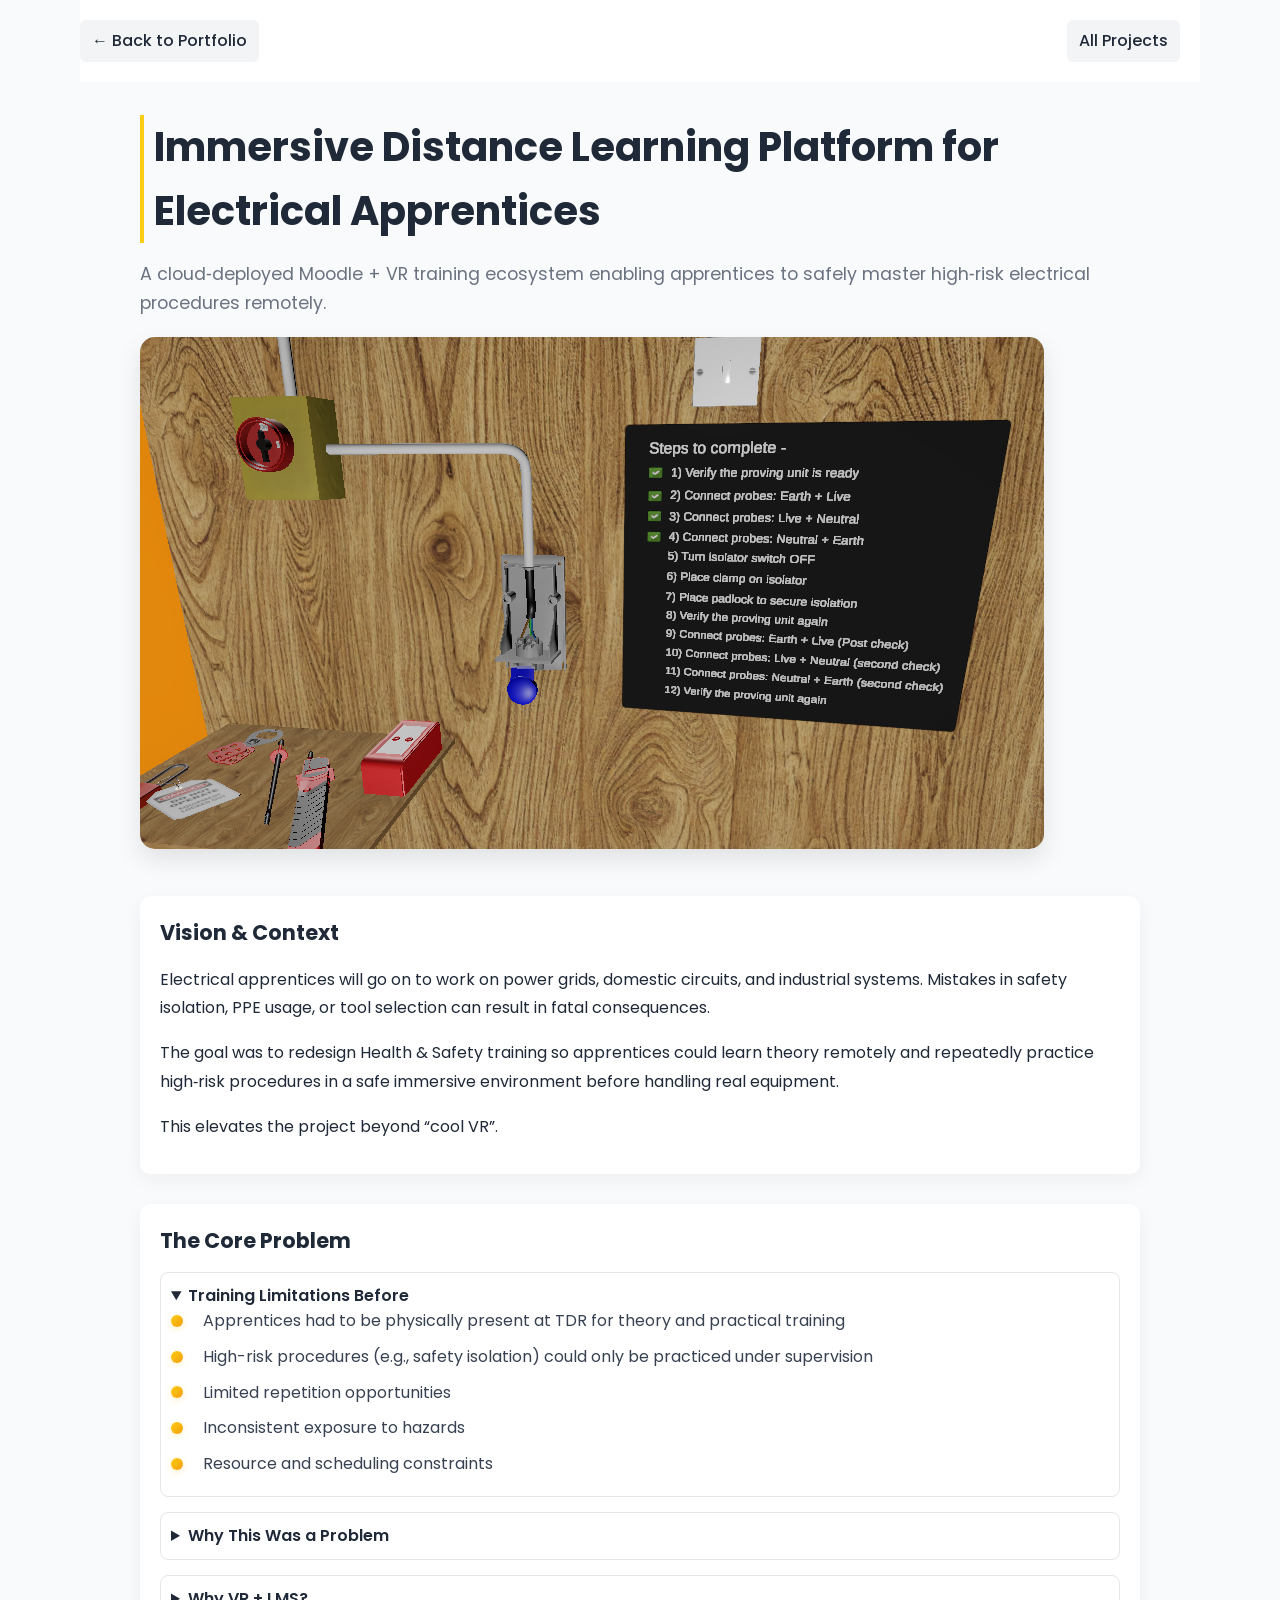
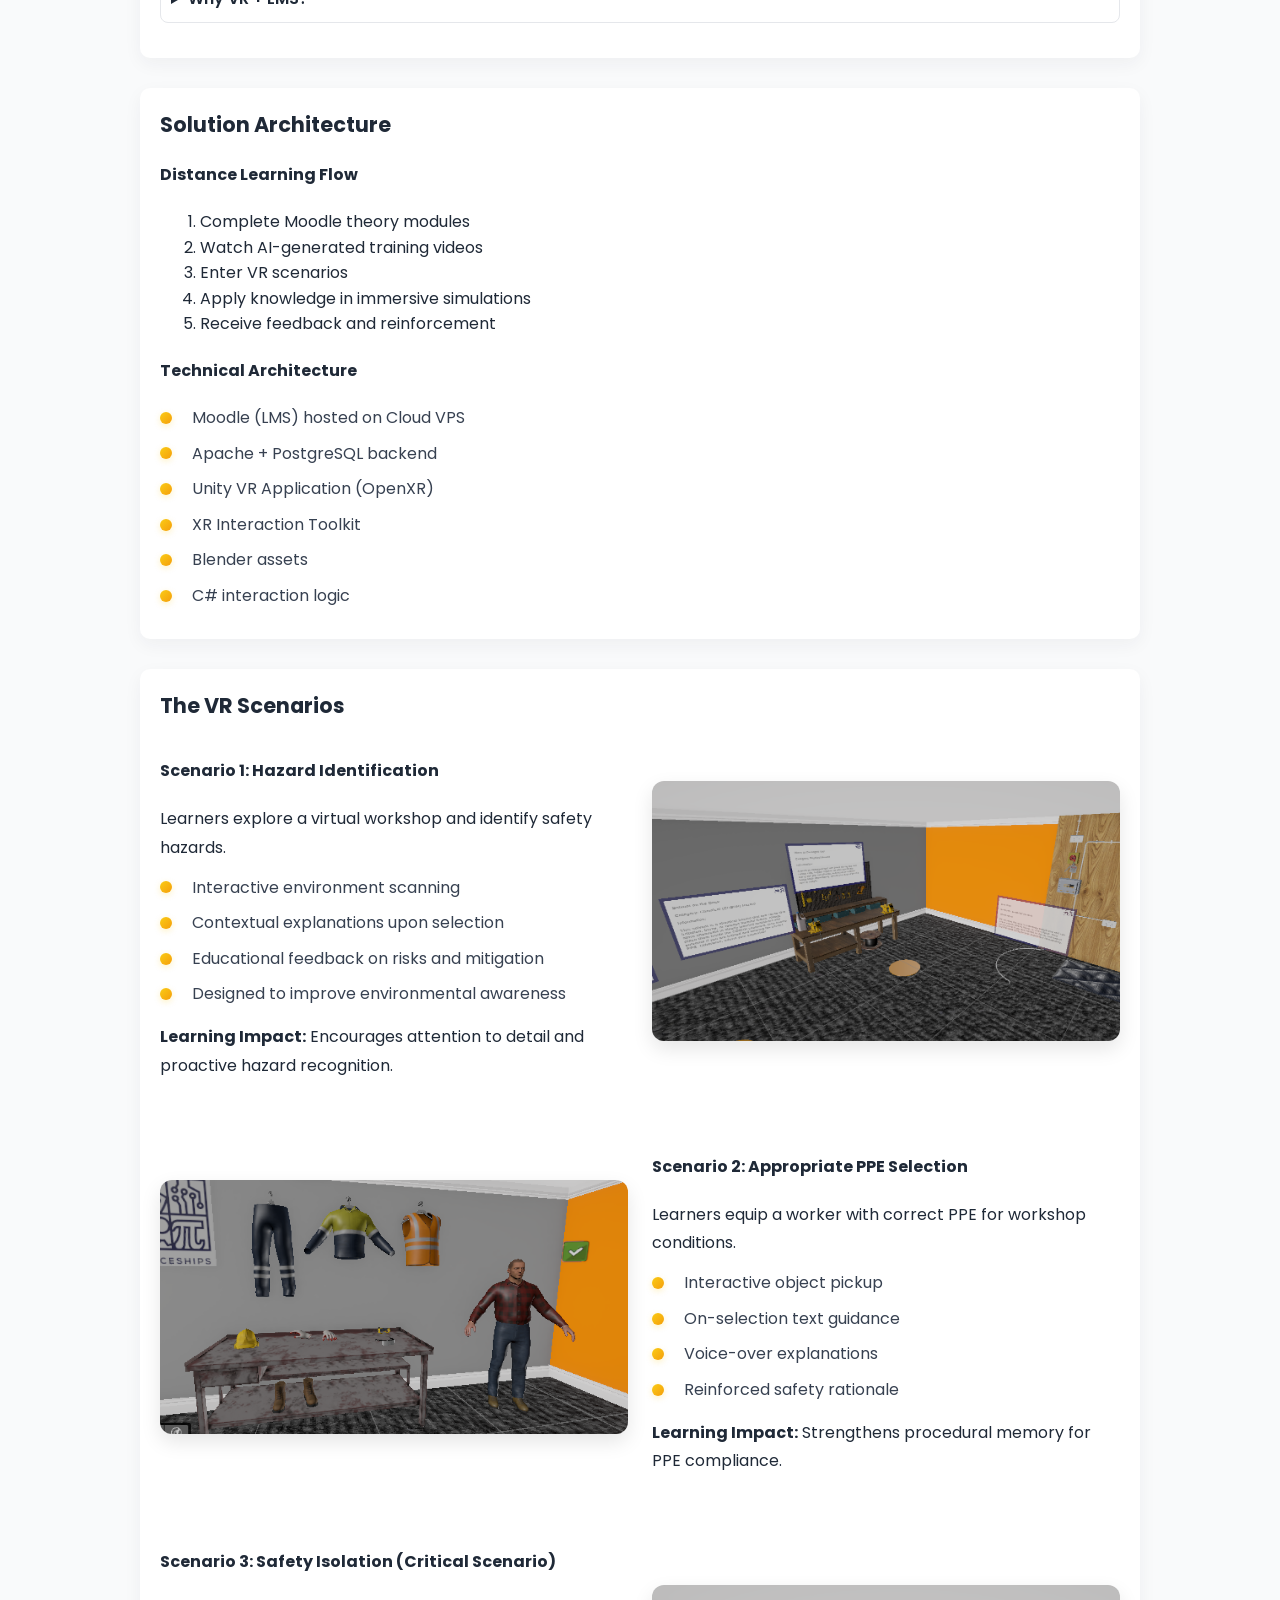
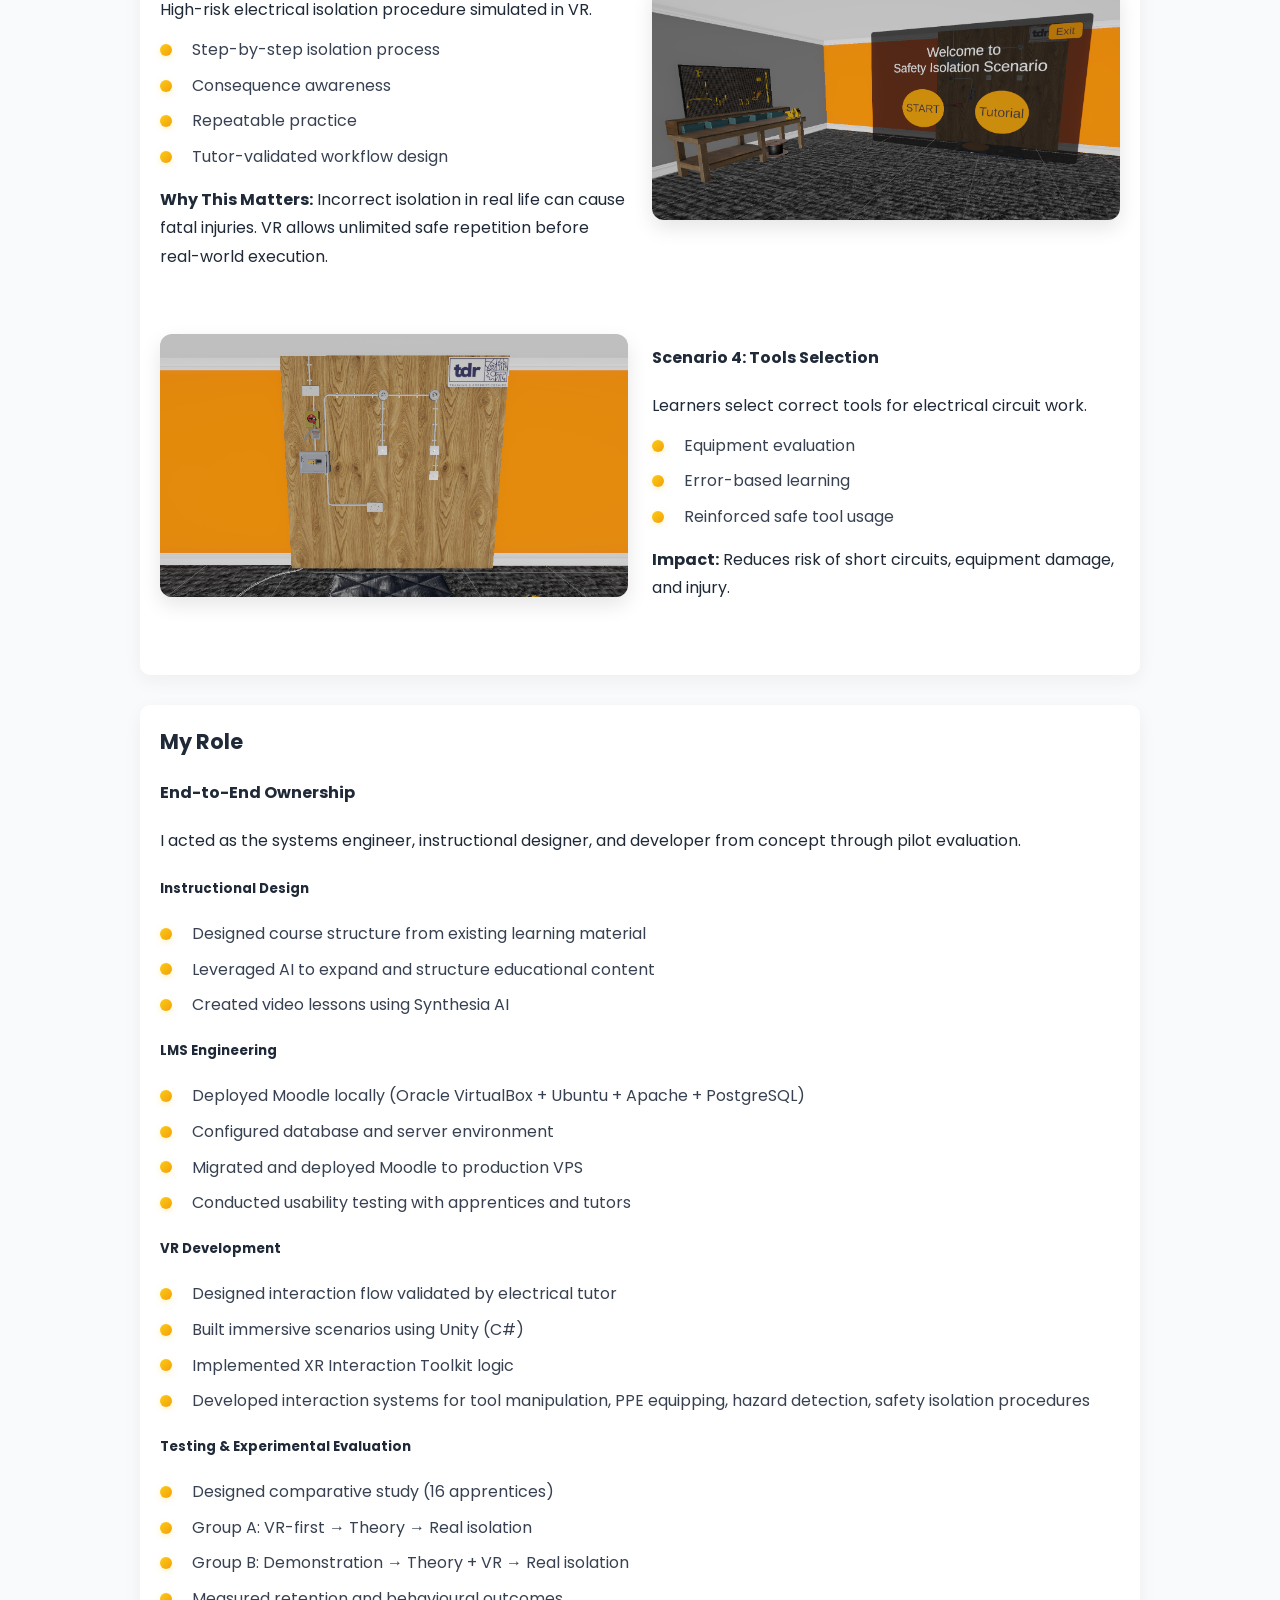
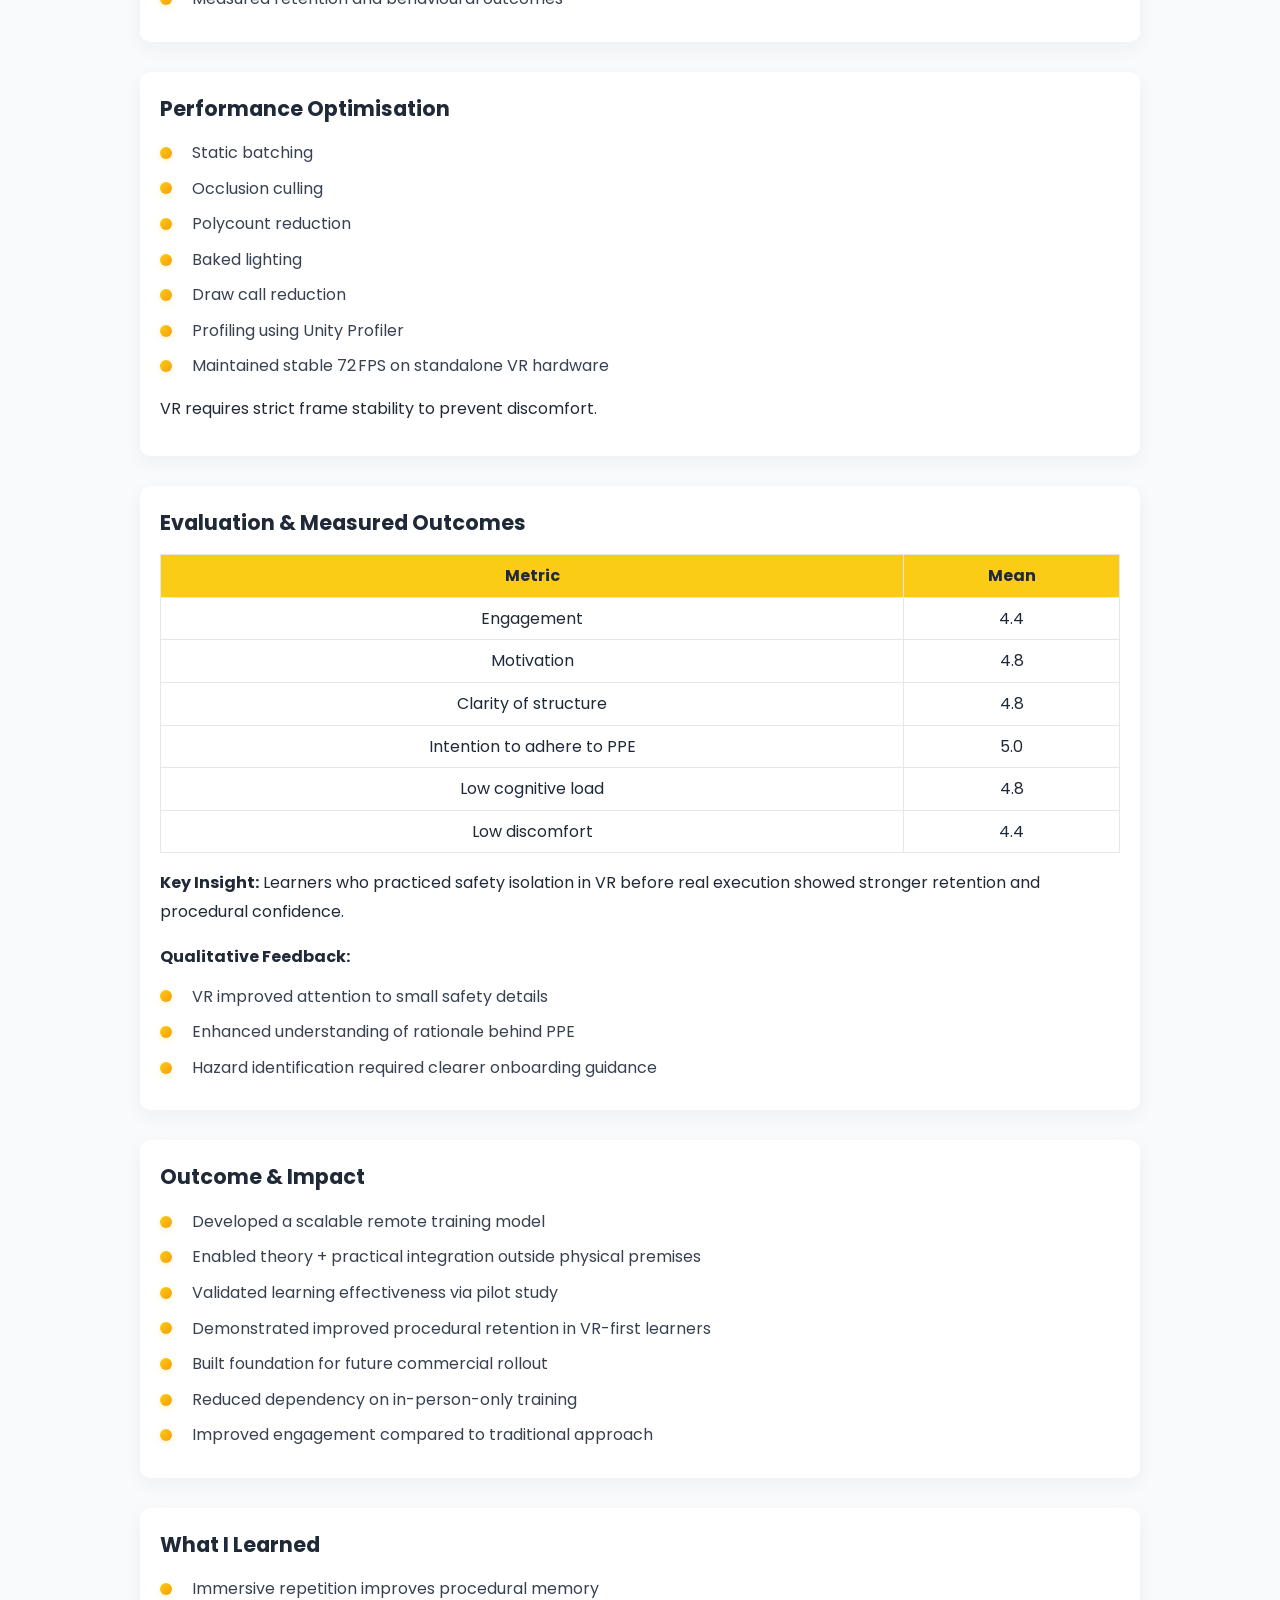
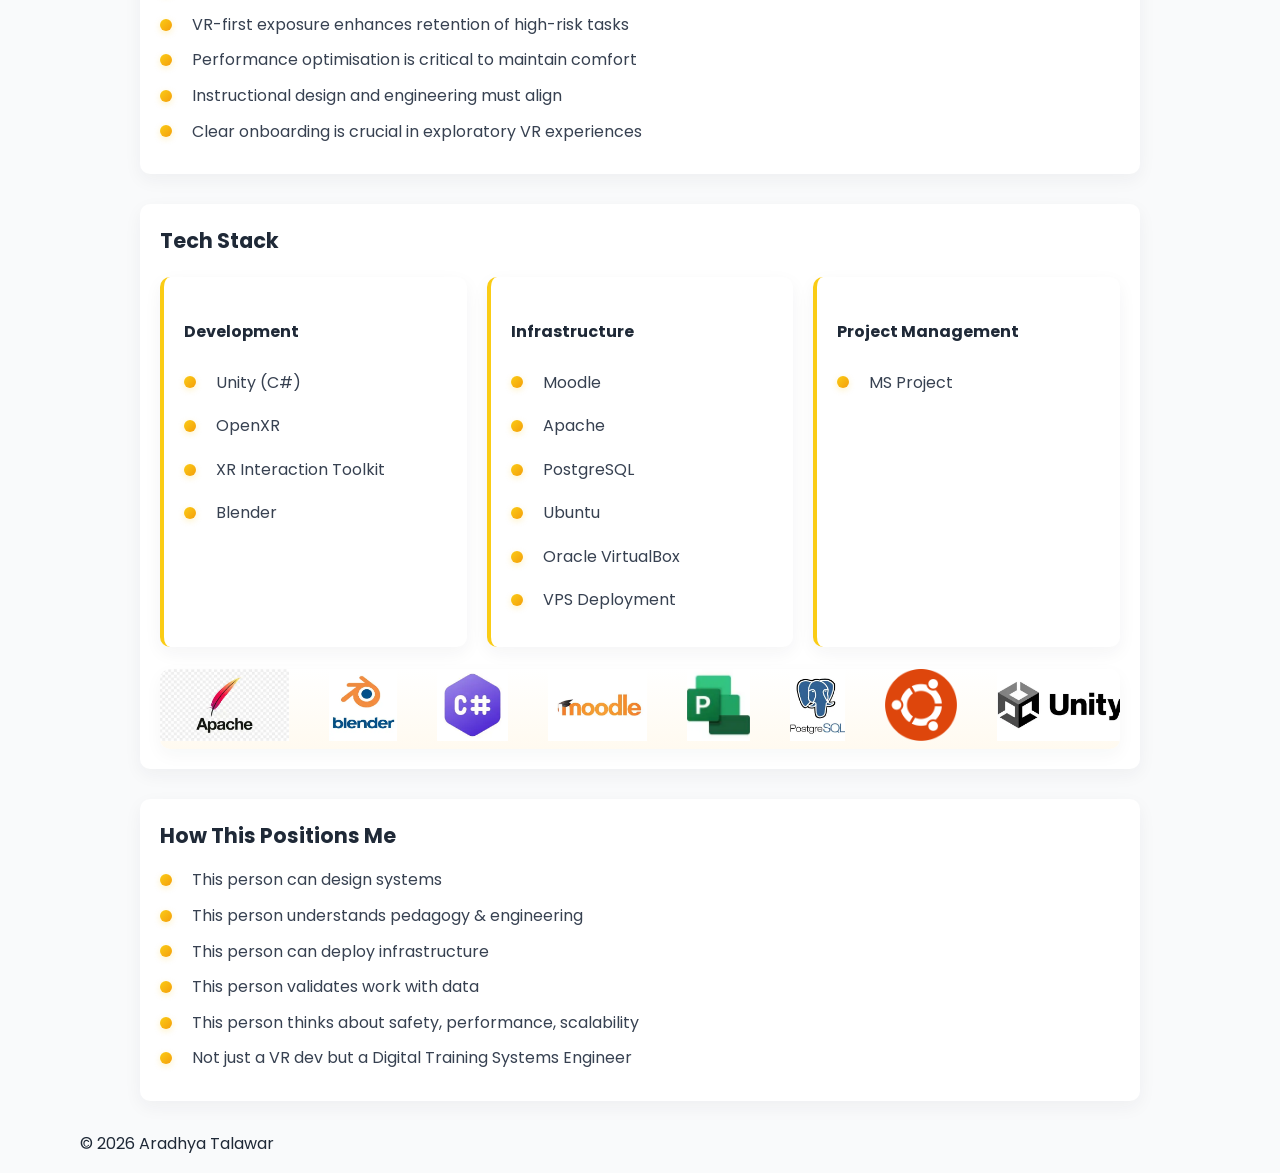
==== projects/vr-training-simulator.html @ 200e2fec "Add files via upload" ====
<!DOCTYPE html>
<html lang="en">
<head>
  <meta charset="UTF-8">
  <meta name="viewport" content="width=device-width, initial-scale=1.0">
  <title>VR Training Simulator | Aradhya Talawar</title>
  <link rel="stylesheet" href="../css/style.css">
  <link href="https://fonts.googleapis.com/css2?family=Poppins:wght@300;500;700&display=swap" rel="stylesheet">
</head>
<body>

  <div class="hero-small">
    <nav>
      <a href="../index.html">← Back to Portfolio</a>
      <a href="../index.html#projects">All Projects</a>
    </nav>
  </div>

  <main class="project-detail">
    <section class="project-header">
      <h1>Immersive Distance Learning Platform for Electrical Apprentices</h1>
      <p class="project-tagline">A cloud‑deployed Moodle + VR training ecosystem enabling apprentices to safely master high‑risk electrical procedures remotely.</p>
      
      <img src="../images/electrical.png" alt="VR Training Simulator Hero" class="project-hero-img">
    </section>

    <!-- Vision & Context -->
    <section id="vision-context" class="info-block">
      <h3>Vision &amp; Context</h3>
      <p>Electrical apprentices will go on to work on power grids, domestic circuits, and industrial systems. Mistakes in safety isolation, PPE usage, or tool selection can result in fatal consequences.</p>
      <p>The goal was to redesign Health &amp; Safety training so apprentices could learn theory remotely and repeatedly practice high‑risk procedures in a safe immersive environment before handling real equipment.</p>
      <p>This elevates the project beyond “cool VR”.</p>
    </section>

    <!-- Core Problem -->
    <section id="core-problem" class="info-block">
      <h3>The Core Problem</h3>
      <div class="accordion">
        <details open>
          <summary>Training Limitations Before</summary>
          <ul>
            <li>Apprentices had to be physically present at TDR for theory and practical training</li>
            <li>High-risk procedures (e.g., safety isolation) could only be practiced under supervision</li>
            <li>Limited repetition opportunities</li>
            <li>Inconsistent exposure to hazards</li>
            <li>Resource and scheduling constraints</li>
          </ul>
        </details>
        <details>
          <summary>Why This Was a Problem</summary>
          <ul>
            <li>Safety-critical industry</li>
            <li>Limited hands-on practice before real equipment exposure</li>
            <li>Scalability constraints for distance learners</li>
          </ul>
        </details>
        <details>
          <summary>Why VR + LMS?</summary>
          <ul>
            <li>Moodle for structured theory delivery</li>
            <li>VR for safe, repeatable, immersive practice</li>
            <li>Cloud deployment for remote accessibility</li>
          </ul>
        </details>
      </div>
    </section>

    <!-- Solution Architecture -->
    <section id="solution-architecture" class="info-block">
      <h3>Solution Architecture</h3>
      <h4>Distance Learning Flow</h4>
      <ol>
        <li>Complete Moodle theory modules</li>
        <li>Watch AI-generated training videos</li>
        <li>Enter VR scenarios</li>
        <li>Apply knowledge in immersive simulations</li>
        <li>Receive feedback and reinforcement</li>
      </ol>
      <h4>Technical Architecture</h4>
      <ul>
        <li>Moodle (LMS) hosted on Cloud VPS</li>
        <li>Apache + PostgreSQL backend</li>
        <li>Unity VR Application (OpenXR)</li>
        <li>XR Interaction Toolkit</li>
        <li>Blender assets</li>
        <li>C# interaction logic</li>
      </ul>
      
    </section>

    <!-- VR Scenarios -->
    <section id="vr-scenarios" class="info-block">
      <h3>The VR Scenarios</h3>
      <article class="scenario">
        <div class="scenario-text">
          <h4>Scenario 1: Hazard Identification</h4>
          <p>Learners explore a virtual workshop and identify safety hazards.</p>
          <ul>
            <li>Interactive environment scanning</li>
            <li>Contextual explanations upon selection</li>
            <li>Educational feedback on risks and mitigation</li>
            <li>Designed to improve environmental awareness</li>
          </ul>
          <p><strong>Learning Impact:</strong> Encourages attention to detail and proactive hazard recognition.</p>
        </div>
        <div class="scenario-img">
          <img src="../images/scenario1.png" alt="Hazard identification view" class="interactive-img">
        </div>
      </article>
      <article class="scenario reverse">
        <div class="scenario-text">
          <h4>Scenario 2: Appropriate PPE Selection</h4>
          <p>Learners equip a worker with correct PPE for workshop conditions.</p>
          <ul>
            <li>Interactive object pickup</li>
            <li>On-selection text guidance</li>
            <li>Voice-over explanations</li>
            <li>Reinforced safety rationale</li>
          </ul>
          <p><strong>Learning Impact:</strong> Strengthens procedural memory for PPE compliance.</p>
        </div>
        <div class="scenario-img">
          <img src="../images/scenario2.png" alt="PPE selection view" class="interactive-img">
        </div>
      </article>
      <article class="scenario">
        <div class="scenario-text">
          <h4>Scenario 3: Safety Isolation (Critical Scenario)</h4>
          <p>High-risk electrical isolation procedure simulated in VR.</p>
          <ul>
            <li>Step-by-step isolation process</li>
            <li>Consequence awareness</li>
            <li>Repeatable practice</li>
            <li>Tutor-validated workflow design</li>
          </ul>
          <p><strong>Why This Matters:</strong> Incorrect isolation in real life can cause fatal injuries. VR allows unlimited safe repetition before real-world execution.</p>
        </div>
        <div class="scenario-img">
          <img src="../images/scenario3.png" alt="Safety isolation view" class="interactive-img">
        </div>
      </article>
      <article class="scenario reverse">
        <div class="scenario-text">
          <h4>Scenario 4: Tools Selection</h4>
          <p>Learners select correct tools for electrical circuit work.</p>
          <ul>
            <li>Equipment evaluation</li>
            <li>Error-based learning</li>
            <li>Reinforced safe tool usage</li>
          </ul>
          <p><strong>Impact:</strong> Reduces risk of short circuits, equipment damage, and injury.</p>
        </div>
        <div class="scenario-img">
          <img src="../images/scenario4.png" alt="Tools selection view" class="interactive-img">
        </div>
      </article>
    </section>

    <!-- My Role -->
    <section id="my-role" class="info-block">
      <h3>My Role</h3>
      <h4>End-to-End Ownership</h4>
      <p>I acted as the systems engineer, instructional designer, and developer from concept through pilot evaluation.</p>
      <h5>Instructional Design</h5>
      <ul>
        <li>Designed course structure from existing learning material</li>
        <li>Leveraged AI to expand and structure educational content</li>
        <li>Created video lessons using Synthesia AI</li>
      </ul>
      <h5>LMS Engineering</h5>
      <ul>
        <li>Deployed Moodle locally (Oracle VirtualBox + Ubuntu + Apache + PostgreSQL)</li>
        <li>Configured database and server environment</li>
        <li>Migrated and deployed Moodle to production VPS</li>
        <li>Conducted usability testing with apprentices and tutors</li>
      </ul>
      <h5>VR Development</h5>
      <ul>
        <li>Designed interaction flow validated by electrical tutor</li>
        <li>Built immersive scenarios using Unity (C#)</li>
        <li>Implemented XR Interaction Toolkit logic</li>
        <li>Developed interaction systems for tool manipulation, PPE equipping, hazard detection, safety isolation procedures</li>
      </ul>
      <h5>Testing &amp; Experimental Evaluation</h5>
      <ul>
        <li>Designed comparative study (16 apprentices)</li>
        <li>Group A: VR-first → Theory → Real isolation</li>
        <li>Group B: Demonstration → Theory + VR → Real isolation</li>
        <li>Measured retention and behavioural outcomes</li>
      </ul>
    </section>

    <!-- Performance Optimisation -->
    <section id="performance" class="info-block">
      <h3>Performance Optimisation</h3>
      <ul>
        <li>Static batching</li>
        <li>Occlusion culling</li>
        <li>Polycount reduction</li>
        <li>Baked lighting</li>
        <li>Draw call reduction</li>
        <li>Profiling using Unity Profiler</li>
        <li>Maintained stable 72 FPS on standalone VR hardware</li>
      </ul>
      <p>VR requires strict frame stability to prevent discomfort.</p>
    </section>

    <!-- Evaluation & Measured Outcomes -->
    <section id="evaluation" class="info-block">
      <h3>Evaluation &amp; Measured Outcomes</h3>
      <table class="result-table">
        <thead>
          <tr><th>Metric</th><th>Mean</th></tr>
        </thead>
        <tbody>
          <tr><td>Engagement</td><td>4.4</td></tr>
          <tr><td>Motivation</td><td>4.8</td></tr>
          <tr><td>Clarity of structure</td><td>4.8</td></tr>
          <tr><td>Intention to adhere to PPE</td><td>5.0</td></tr>
          <tr><td>Low cognitive load</td><td>4.8</td></tr>
          <tr><td>Low discomfort</td><td>4.4</td></tr>
        </tbody>
      </table>
      <p><strong>Key Insight:</strong> Learners who practiced safety isolation in VR before real execution showed stronger retention and procedural confidence.</p>
      <p><strong>Qualitative Feedback:</strong></p>
      <ul>
        <li>VR improved attention to small safety details</li>
        <li>Enhanced understanding of rationale behind PPE</li>
        <li>Hazard identification required clearer onboarding guidance</li>
      </ul>
    </section>

    <!-- Outcome & Impact -->
    <section id="outcome-impact" class="info-block">
      <h3>Outcome &amp; Impact</h3>
      <ul>
        <li>Developed a scalable remote training model</li>
        <li>Enabled theory + practical integration outside physical premises</li>
        <li>Validated learning effectiveness via pilot study</li>
        <li>Demonstrated improved procedural retention in VR-first learners</li>
        <li>Built foundation for future commercial rollout</li>
        <li>Reduced dependency on in-person-only training</li>
        <li>Improved engagement compared to traditional approach</li>
      </ul>
    </section>

    <!-- What I Learned -->
    <section id="lessons" class="info-block">
      <h3>What I Learned</h3>
      <ul>
        <li>Immersive repetition improves procedural memory</li>
        <li>VR-first exposure enhances retention of high-risk tasks</li>
        <li>Performance optimisation is critical to maintain comfort</li>
        <li>Instructional design and engineering must align</li>
        <li>Clear onboarding is crucial in exploratory VR experiences</li>
      </ul>
    </section>

    <!-- Tech Stack Footer -->
    <section id="tech-stack-footer" class="info-block tech-stack-footer">
      <h3>Tech Stack</h3>
      <div class="tech-grid">
        <div class="tech-card">
          <h4>Development</h4>
          <ul>
            <li>Unity (C#)</li>
            <li>OpenXR</li>
            <li>XR Interaction Toolkit</li>
            <li>Blender</li>
          </ul>
        </div>
        <div class="tech-card">
          <h4>Infrastructure</h4>
          <ul>
            <li>Moodle</li>
            <li>Apache</li>
            <li>PostgreSQL</li>
            <li>Ubuntu</li>
            <li>Oracle VirtualBox</li>
            <li>VPS Deployment</li>
          </ul>
        </div>
        <div class="tech-card">
          <h4>Project Management</h4>
          <ul>
            <li>MS Project</li>
          </ul>
        </div>
      </div>
      <!-- Logos display: marquee (desktop) + two-line grid (mobile / reduced motion) -->
      <div class="tech-logos">
        <div class="logo-marquee" aria-hidden="true">
          <div class="marquee-track">
            <div class="logo-item"><img src="../images/logos/apache.webp" alt="Apache"></div>
            <div class="logo-item"><img src="../images/logos/blender.webp" alt="Blender"></div>
            <div class="logo-item"><img src="../images/logos/c%23.webp" alt="C#"></div>
            <div class="logo-item"><img src="../images/logos/moodle.webp" alt="Moodle"></div>
            <div class="logo-item"><img src="../images/logos/msproject.webp" alt="MS Project"></div>
            <div class="logo-item"><img src="../images/logos/postgres.webp" alt="PostgreSQL"></div>
            <div class="logo-item"><img src="../images/logos/ubuntu.png" alt="Ubuntu"></div>
            <div class="logo-item"><img src="../images/logos/unity.webp" alt="Unity"></div>
            <div class="logo-item"><img src="../images/logos/virtualbox.webp" alt="VirtualBox"></div>

            <!-- repeat for seamless loop -->
            
          </div>
        </div>

        <div class="logo-grid" aria-hidden="false">
          <div class="logo-row">
            <img src="../images/logos/apache.webp" alt="Apache">
            <img src="../images/logos/blender.webp" alt="Blender">
            <img src="../images/logos/c%23.webp" alt="C#">
            <img src="../images/logos/moodle.webp" alt="Moodle">
            <img src="../images/logos/msproject.webp" alt="MS Project">
          </div>
          <div class="logo-row">
            <img src="../images/logos/postgres.webp" alt="PostgreSQL">
            <img src="../images/logos/ubuntu.png" alt="Ubuntu">
            <img src="../images/logos/unity.webp" alt="Unity">
            <img src="../images/logos/virtualbox.webp" alt="VirtualBox">
          </div>
        </div>
      </div>
      <!-- Sequential carousel (one logo at a time) for company-style loop -->
      <div class="logo-carousel" aria-live="polite" aria-label="Technologies used">
        <div class="carousel-track"></div>
      </div>
    </section>

    <!-- Positioning -->
    <section id="positioning" class="info-block">
      <h3>How This Positions Me</h3>
      <ul>
        <li>This person can design systems</li>
        <li>This person understands pedagogy &amp; engineering</li>
        <li>This person can deploy infrastructure</li>
        <li>This person validates work with data</li>
        <li>This person thinks about safety, performance, scalability</li>
        <li>Not just a VR dev but a Digital Training Systems Engineer</li>
      </ul>
    </section>

  </main>

  <footer>
    <p>© 2026 Aradhya Talawar</p>
  </footer>

  <script>
    // no‑op: native details/summary used for collapsible sections
  </script>
  <script>
    // Build sliding carousel using CSS animation only.
    (function(){
      try {
        const srcs = Array.from(document.querySelectorAll('.logo-item img'))
          .map(i=>i.getAttribute('src'))
          .filter(Boolean);
        if (!srcs.length) return;
        document.body.classList.add('js-logo-carousel');
        const carousel = document.querySelector('.logo-carousel');
        const track = carousel.querySelector('.carousel-track');
        // append two copies for seamless loop
        srcs.concat(srcs).forEach(src=>{
          const img=document.createElement('img');
          img.src=src;
          img.alt=src.split('/').pop().split('.')[0];
          track.appendChild(img);
        });
      } catch(e){ console.warn('carousel init failed',e); }
    })();
  </script>
  </body>
</html>
---- css/style.css ----
body {
  margin: 0;
  font-family: 'Poppins', sans-serif;
  background-color: #f9fafb;
  color: #1f2937;
  line-height: 1.6;
  padding: 0 80px;
}

/* Hero Section */
.hero {
  text-align: center;
  padding: 100px 20px;
  background: linear-gradient(to bottom, #ffffff, #f9fafb);
}

.hero h1 {
  font-size: 3.5rem;
  margin-bottom: 20px;
}

.hero p {
  font-size: 1.2rem;
  color: #6b7280;
}

/* Navigation */
nav {
  position: sticky;
  top: 0;
  background: white;
  padding: 15px 30px;
  border-bottom: 1px solid #e5e7eb;
  display: flex;
  align-items: center;
  justify-content: space-between;
}

nav .logo {
  margin: 0;
  font-size: 1.6rem;
  font-weight: 700;
  color: #1f2937;
}

nav .nav-links {
  font-size: 1.2rem;
  display: flex;
  gap: 30px;
}

nav a {
  color: #1f2937;
  text-decoration: none;
  font-weight: 500;
  transition: color 0.3s ease;
}

nav a:hover {
  color: #facc15;
}

/* Section Headings */
h2 {
  border-left: 4px solid #facc15;
  padding-left: 10px;
  margin-bottom: 20px;
}

/* Cards */
.card {
  background: white;
  padding: 25px;
  border-radius: 12px;
  margin-top: 20px;
  box-shadow: 0 10px 25px rgba(0, 0, 0, 0.05);
  transition: all 0.3s ease;
}

.card:hover {
  transform: translateY(-6px);
  box-shadow: 0 15px 35px rgba(250, 204, 21, 0.2);
}

/* Buttons */
.btn {
  padding: 12px 25px;
  border-radius: 30px;
  text-decoration: none;
  font-weight: 600;
  margin: 0 10px;
  transition: all 0.3s ease;
}

.primary {
  background-color: #facc15;
  color: #1f2937;
}

.primary:hover {
  background-color: #eab308;
}

.secondary {
  border: 2px solid #facc15;
  color: #facc15;
}

.secondary:hover {
  background-color: #facc15;
  color: #1f2937;
}

/* Projects Grid Layout */
.projects-grid {
  display: grid;
  grid-template-columns: repeat(2, 1fr);
  gap: 48px;
  margin-top: 30px;
}

/* Individual Project Card */
.project-card {
  position: relative;
  height: 280px;
  border-radius: 15px;
  background-size: cover;
  background-position: center;
  overflow: hidden;
  display: flex;
  align-items: flex-end;
  transition: transform 0.3s ease;
}

.project-card:hover {
  transform: translateY(-6px);
}

/* Dark overlay for readability */
.overlay {
  width: 100%;
  padding: 20px;
  background: linear-gradient(to top, rgba(0,0,0,0.7), rgba(0,0,0,0.2));
  color: white;
}

/* GitHub Button */
.project-btn {
  display: inline-block;
  margin-top: 10px;
  padding: 8px 15px;
  background-color: #facc15;  /* your yellow accent */
  color: #1f2937;
  text-decoration: none;
  border-radius: 20px;
  font-weight: 600;
  transition: background 0.3s ease;
}

.project-btn:hover {
  background-color: #eab308;
}

/* About Me Section */
.about-container {
  display: flex;
  align-items: center;
  gap: 40px; /* space between text and photo */
  flex-wrap: wrap; /* makes it responsive on small screens */
  margin-top: 30px;
}

.about-text {
  flex: 1; /* text takes up available space */
  min-width: 280px; /* prevents it from shrinking too much */
}

.about-text p {
  margin-bottom: 15px;
  line-height: 1.7;
}

.about-photo {
  flex: 1;
  min-width: 200px;
  text-align: center; /* center image on small screens */
}

.about-photo img {
  max-width: 100%;
  border-radius: 15px; /* smooth corners */
  box-shadow: 0 10px 25px rgba(0,0,0,0.1); /* subtle shadow */
}

/* Responsive for smaller screens */
@media (max-width: 900px) {
  .projects-grid {
    grid-template-columns: 1fr 1fr;
  }
}

@media (max-width: 600px) {
  .projects-grid {
    grid-template-columns: 1fr;
  }
}

/* Skills (simple, stylized list) */
.skills {
  margin-top: 24px;
}
.skills-list {
  list-style: none;
  padding: 0;
  margin-top: 12px;
  display: grid;
  grid-template-columns: 1fr 1fr;
  gap: 12px 20px;
}
.skills-list li {
  display: flex;
  align-items: center;
  gap: 12px;
  padding: 12px;
  border-radius: 10px;
  background: linear-gradient(180deg, #ffffff, #fffdf6);
  box-shadow: 0 6px 18px rgba(31,41,55,0.05);
  border-left: 4px solid #facc15;
}
.skill-pill {
  display: inline-block;
  min-width: 110px;
  padding: 8px 12px;
  border-radius: 999px;
  background: #fef3c7;
  color: #92400e;
  font-weight: 700;
  text-align: center;
}
.skill-meta {
  color: #6b7280;
  font-size: 0.95rem;
}

@media (max-width: 900px) {
  .skills-list {
    grid-template-columns: 1fr;
  }
}

/* Categorized chips layout */
.skills-categories {
  display: grid;
  grid-template-columns: repeat(3, 1fr);
  gap: 14px;
  margin-top: 12px;
}
.skill-category {
  background: linear-gradient(180deg, #ffffff, #fffaf0);
  padding: 15px;
  border-radius: 10px;
  box-shadow: 0 6px 18px rgba(31,41,55,0.04);
  border-left: 4px solid #facc15;
  text-align: center;
}
.skill-category h4 {
  margin: 0 0 8px 0;
  font-size: 1rem;
  color: #1f2937;
}
.skill-chips {
  display: flex;
  flex-wrap: wrap;
  gap: 8px 8px;
}
.chip {
  display: inline-block;
  padding: 6px 10px;
  background: #fff7ed;
  color: #92400e;
  font-weight: 600;
  border-radius: 999px;
  font-size: 0.85rem;
  box-shadow: 0 4px 10px rgba(31,41,55,0.03);
}

@media (max-width: 900px) {
  .skills-categories {
    grid-template-columns: 1fr;
  }
}

/* Project Detail Pages */
.hero-small {
  text-align: left;
  padding: 20px 0;
  background: white;
}

/* Quick Info Bar for project specifics */
.quick-info {
  display: flex;
  flex-wrap: wrap;
  gap: 10px 20px;
  font-size: 0.95rem;
  color: #4b5563;
  margin-top: 10px;
}
.quick-info span::before {
  content: "• ";
  color: #facc15;
}

/* Accordion style for collapsible sections (using details/summary) */
.accordion details {
  margin-bottom: 15px;
  border: 1px solid #e5e7eb;
  border-radius: 8px;
  padding: 10px;
  background: white;
}
.accordion summary {
  font-weight: 600;
  cursor: pointer;
  outline: none;
}

/* Tables for results and metrics */
.result-table {
  width: 100%;
  border-collapse: collapse;
  margin-top: 10px;
}
.result-table th,
.result-table td {
  border: 1px solid #e5e7eb;
  padding: 8px;
  text-align: center;
}
.result-table th {
  background: #facc15;
  color: #1f2937;
}

/* Interactive images hover effect */
.interactive-img {
  max-width: 100%;
  border-radius: 12px;
  box-shadow: 0 8px 20px rgba(0,0,0,0.1);
  transition: transform 0.3s ease;
}
.interactive-img:hover {
  transform: scale(1.02);
}

/* Scenario layout grid with alternating order */
.scenario {
  display: grid;
  grid-template-columns: 1fr 1fr;
  gap: 24px;
  align-items: center;
  margin-bottom: 40px;
}
.scenario.reverse {
  direction: rtl; /* flip the order visually */
}
.scenario.reverse .scenario-text,
.scenario.reverse .scenario-img {
  direction: ltr; /* keep text readable */
}

/* Tech stack footer enhancements */
.tech-stack-footer .tech-grid {
  display: grid;
  grid-template-columns: repeat(auto-fit, minmax(200px, 1fr));
  gap: 20px;
  margin-top: 20px;
}
.tech-stack-footer .tech-card {
  background: white;
  padding: 20px;
  border-radius: 10px;
  box-shadow: 0 6px 18px rgba(31,41,55,0.05);
  border-left: 4px solid #facc15;
}
.tech-stack-footer ul {
  list-style: none;
  padding: 0;
  margin: 0;
}
.tech-stack-footer li {
  padding: 4px 0;
  color: #4b5563;
}

/* Logo marquee + grid styles */
.tech-logos {
  margin-top: 22px;
}
.logo-marquee {
  overflow: hidden;
  width: 100%;
  border-radius: 10px;
  background: linear-gradient(180deg, #ffffff, #fffaf0);
  padding: 12px 0;
  box-shadow: 0 6px 18px rgba(31,41,55,0.04);
}
.marquee-track {
  display: flex;
  gap: 28px;
  align-items: center;
  width: max-content;
  animation: marquee 22s linear infinite;
}
.logo-item img {
  height: 72px;
  display: block;
  filter: drop-shadow(0 6px 14px rgba(0,0,0,0.08));
}

.logo-grid {
  display: none; /* shown on small screens or reduced motion */
  margin-top: 12px;
}
.logo-row {
  display: flex;
  gap: 18px;
  align-items: center;
  justify-content: flex-start;
  padding: 8px 0;
}
.logo-row img { height: 72px; }

@keyframes marquee {
  0% { transform: translateX(0); }
  100% { transform: translateX(-50%); }
}

/* Accessibility and responsiveness */
@media (max-width: 760px) {
  .logo-marquee { display: none; }
  .logo-grid { display: block; }
  .logo-row img { height: 56px; }
  .logo-item img { height: 56px; }
}

@media (prefers-reduced-motion: reduce) {
  .marquee-track { animation: none; }
  .logo-marquee { display: none; }
  .logo-grid { display: block; }
}

.logo-marquee:hover .marquee-track { animation-play-state: paused; }

/* Sliding carousel (logos scroll in a continuous loop) */
.logo-carousel {
  display: none;
  position: relative;
  height: 80px;
  margin-top: 16px;
  background: linear-gradient(180deg, #ffffff, #fffaf0);
  border-radius: 10px;
  box-shadow: 0 6px 18px rgba(31,41,55,0.04);
  overflow: hidden;
}
.logo-carousel .carousel-track {
  display: flex;
  gap: 40px;
  align-items: center;
  will-change: transform;
  animation: carousel-slide 20s linear infinite;
}
.logo-carousel:hover .carousel-track {
  animation-play-state: paused;
}
.logo-carousel .carousel-track img {
  height: 72px;
  flex-shrink: 0;
}

@keyframes carousel-slide {
  from { transform: translateX(0); }
  to { transform: translateX(-50%); }
}

/* When JS carousel is enabled, hide marquee and show carousel */
.js-logo-carousel .logo-marquee { display: none; }
.js-logo-carousel .logo-carousel { display: block; }

@media (max-width: 760px) {
  .logo-carousel { height: 64px; }
  .logo-carousel .carousel-track img { height: 56px; }
}

.hero-small nav {
  position: relative;
  top: auto;
  background: transparent;
  padding: 0;
  border: none;
}

.hero-small nav a {
  display: inline-block;
  margin-right: 20px;
  padding: 8px 12px;
  background: #f3f4f6;
  border-radius: 6px;
  transition: background 0.3s ease;
}

.hero-small nav a:hover {
  background: #e5e7eb;
  color: #1f2937;
}

/* Contact section styling */
.contact-card {
  background: white;
  padding: 30px;
  border-radius: 12px;
  margin-top: 40px;
  text-align: center;
  box-shadow: 0 10px 25px rgba(0,0,0,0.05);
}
.contact-card p {
  font-size: 1.05rem;
  margin-bottom: 20px;
}
.social-icons {
  display: flex;
  justify-content: center;
  gap: 30px;
}
.social-logo {
  width: 40px;
  height: 40px;
  filter: invert(0.2) grayscale(0.3);
  transition: transform 0.3s ease, filter 0.3s ease;
}
.social-logo:hover {
  transform: scale(1.1);
  filter: invert(0) grayscale(0);
}

.project-detail {
  max-width: 1000px;
  margin: 0 auto;
}

.project-header {
  margin-bottom: 40px;
}

.project-header h1 {
  font-size: 2.5rem;
  margin-bottom: 10px;
  border-left: 4px solid #facc15;
  padding-left: 10px;
}

.project-tagline {
  font-size: 1.1rem;
  color: #6b7280;
  margin-bottom: 20px;
}

.project-hero-img {
  max-width: 100%;
  border-radius: 15px;
  box-shadow: 0 10px 25px rgba(0,0,0,0.1);
}

.project-content {
  margin-top: 40px;
}

.info-block {
  margin-bottom: 30px;
  padding: 20px;
  background: white;
  border-radius: 10px;
  box-shadow: 0 6px 18px rgba(31,41,55,0.05);
}

.info-block h3 {
  font-size: 1.3rem;
  margin-top: 0;
  margin-bottom: 15px;
  color: #1f2937;
}

.info-block p {
  margin-bottom: 12px;
  line-height: 1.8;
}

.tech-stack {
  display: grid;
  grid-template-columns: 1fr 1fr;
  gap: 16px;
}

.tech-category {
  background: #f9fafb;
  padding: 12px;
  border-radius: 8px;
  border-left: 3px solid #facc15;
}

.tech-category h4 {
  margin-top: 0;
  margin-bottom: 8px;
  font-size: 0.95rem;
  color: #1f2937;
}

.tech-category ul {
  list-style: none;
  padding: 0;
  margin: 0;
  font-size: 0.95rem;
}

.tech-category li {
  padding: 4px 0;
  color: #4b5563;
}

.features-list {
  list-style: none;
  padding: 0;
  margin: 0;
}

.features-list li {
  padding: 10px 0;
  line-height: 1.7;
  border-bottom: 1px solid #e5e7eb;
}

.features-list li:last-child {
  border-bottom: none;
}

/* Beautified list bullets used across project detail pages */
.info-block ul,
.features-list,
.tech-card ul {
  list-style: none;
  padding: 0;
  margin: 0;
}
.info-block ul li,
.features-list li,
.tech-card li {
  position: relative;
  padding-left: 32px;
  margin-bottom: 10px;
  color: #374151;
}
.info-block ul li::before,
.features-list li::before,
.tech-card li::before {
  content: "";
  position: absolute;
  left: 0;
  top: 50%;
  transform: translateY(-50%);
  width: 12px;
  height: 12px;
  border-radius: 50%;
  background: linear-gradient(135deg, #facc15, #f59e0b);
  box-shadow: 0 2px 6px rgba(250,204,21,0.25);
}

/* A highlighted list style for key takeaways */
.highlight-list li {
  position: relative;
  padding-left: 36px;
  margin-bottom: 10px;
  color: #1f2937;
  font-weight: 600;
}
.highlight-list li::before {
  content: "✔";
  position: absolute;
  left: 0;
  top: 50%;
  transform: translateY(-50%);
  width: 20px;
  height: 20px;
  display: inline-flex;
  align-items: center;
  justify-content: center;
  border-radius: 4px;
  background: linear-gradient(135deg, #10b981, #059669);
  color: white;
  font-size: 12px;
}

.cta-block {
  background: linear-gradient(135deg, #fffbeb, #fff7ed);
  border-left: 4px solid #facc15;
}

.cta-block .btn {
  margin-top: 12px;
}

@media (max-width: 900px) {
  body {
    padding: 0 20px;
  }

  .project-header h1 {
    font-size: 2rem;
  }

  .tech-stack {
    grid-template-columns: 1fr;
  }
}
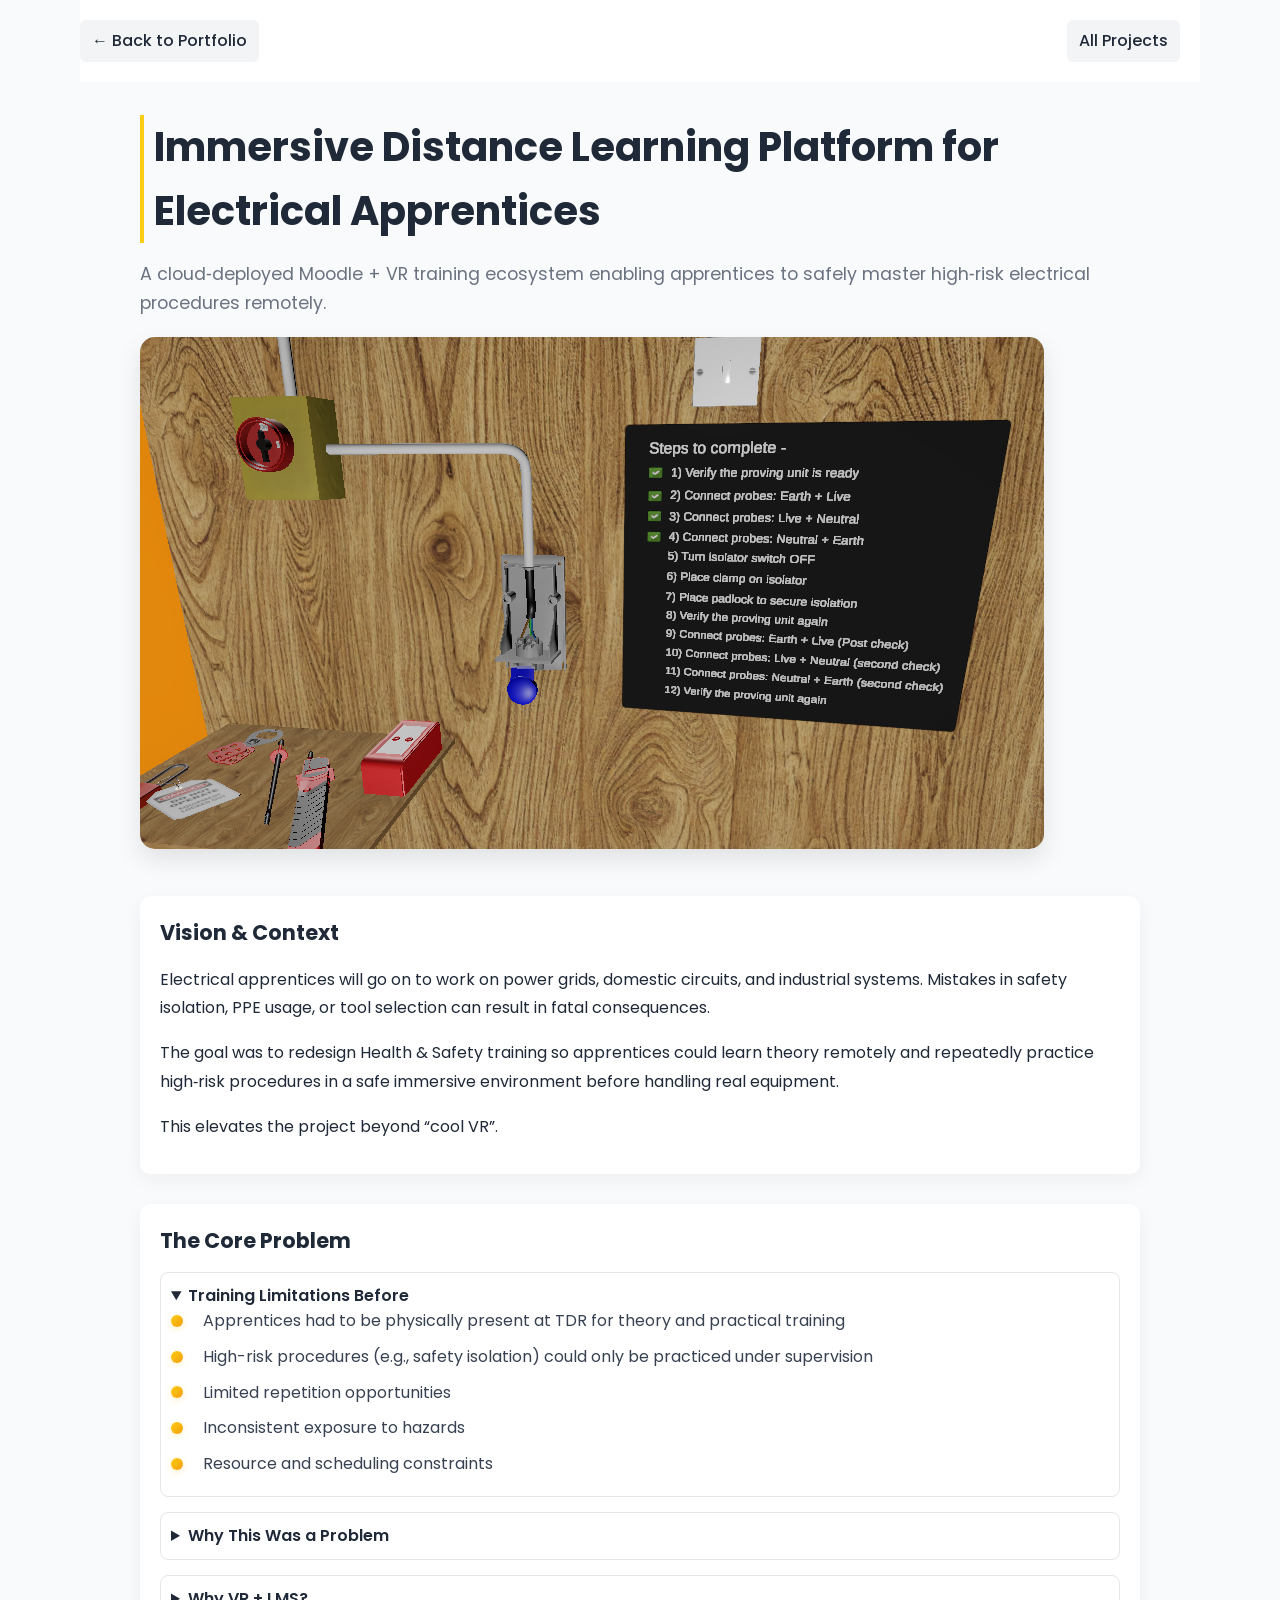
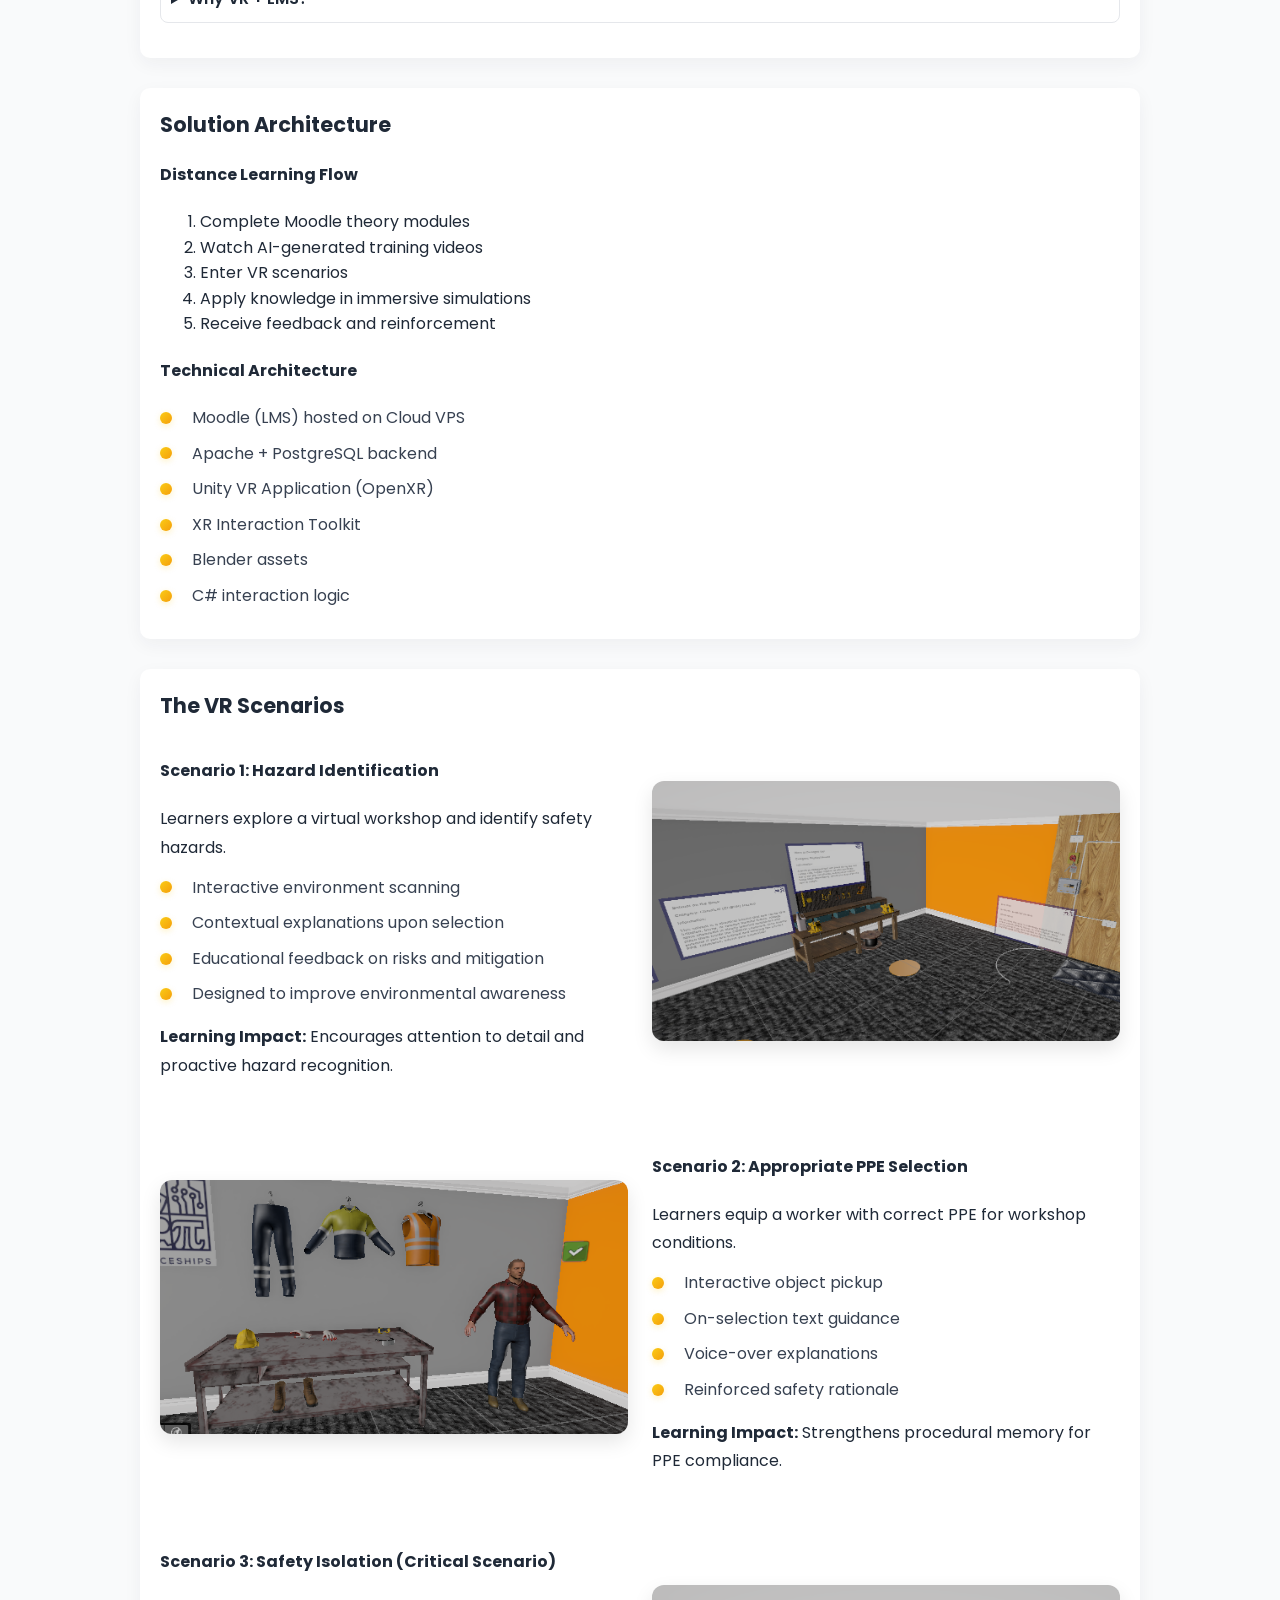
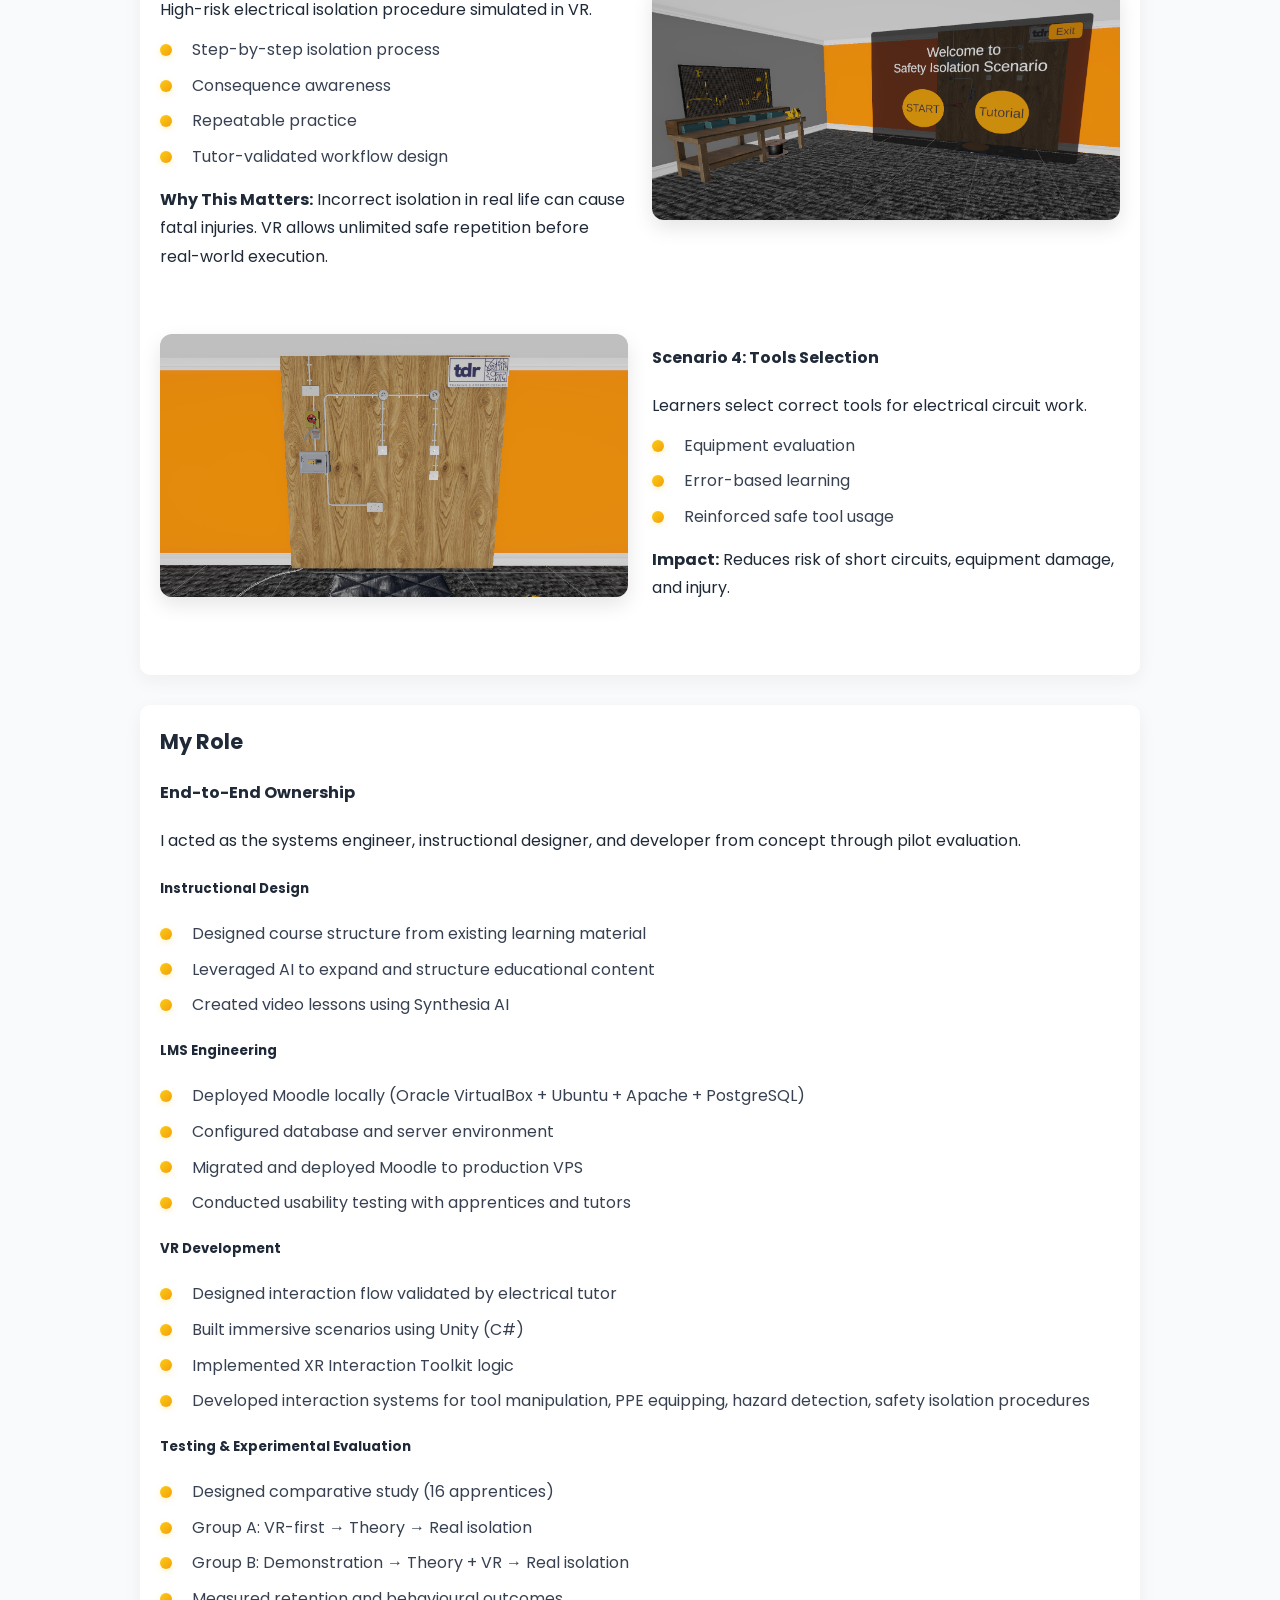
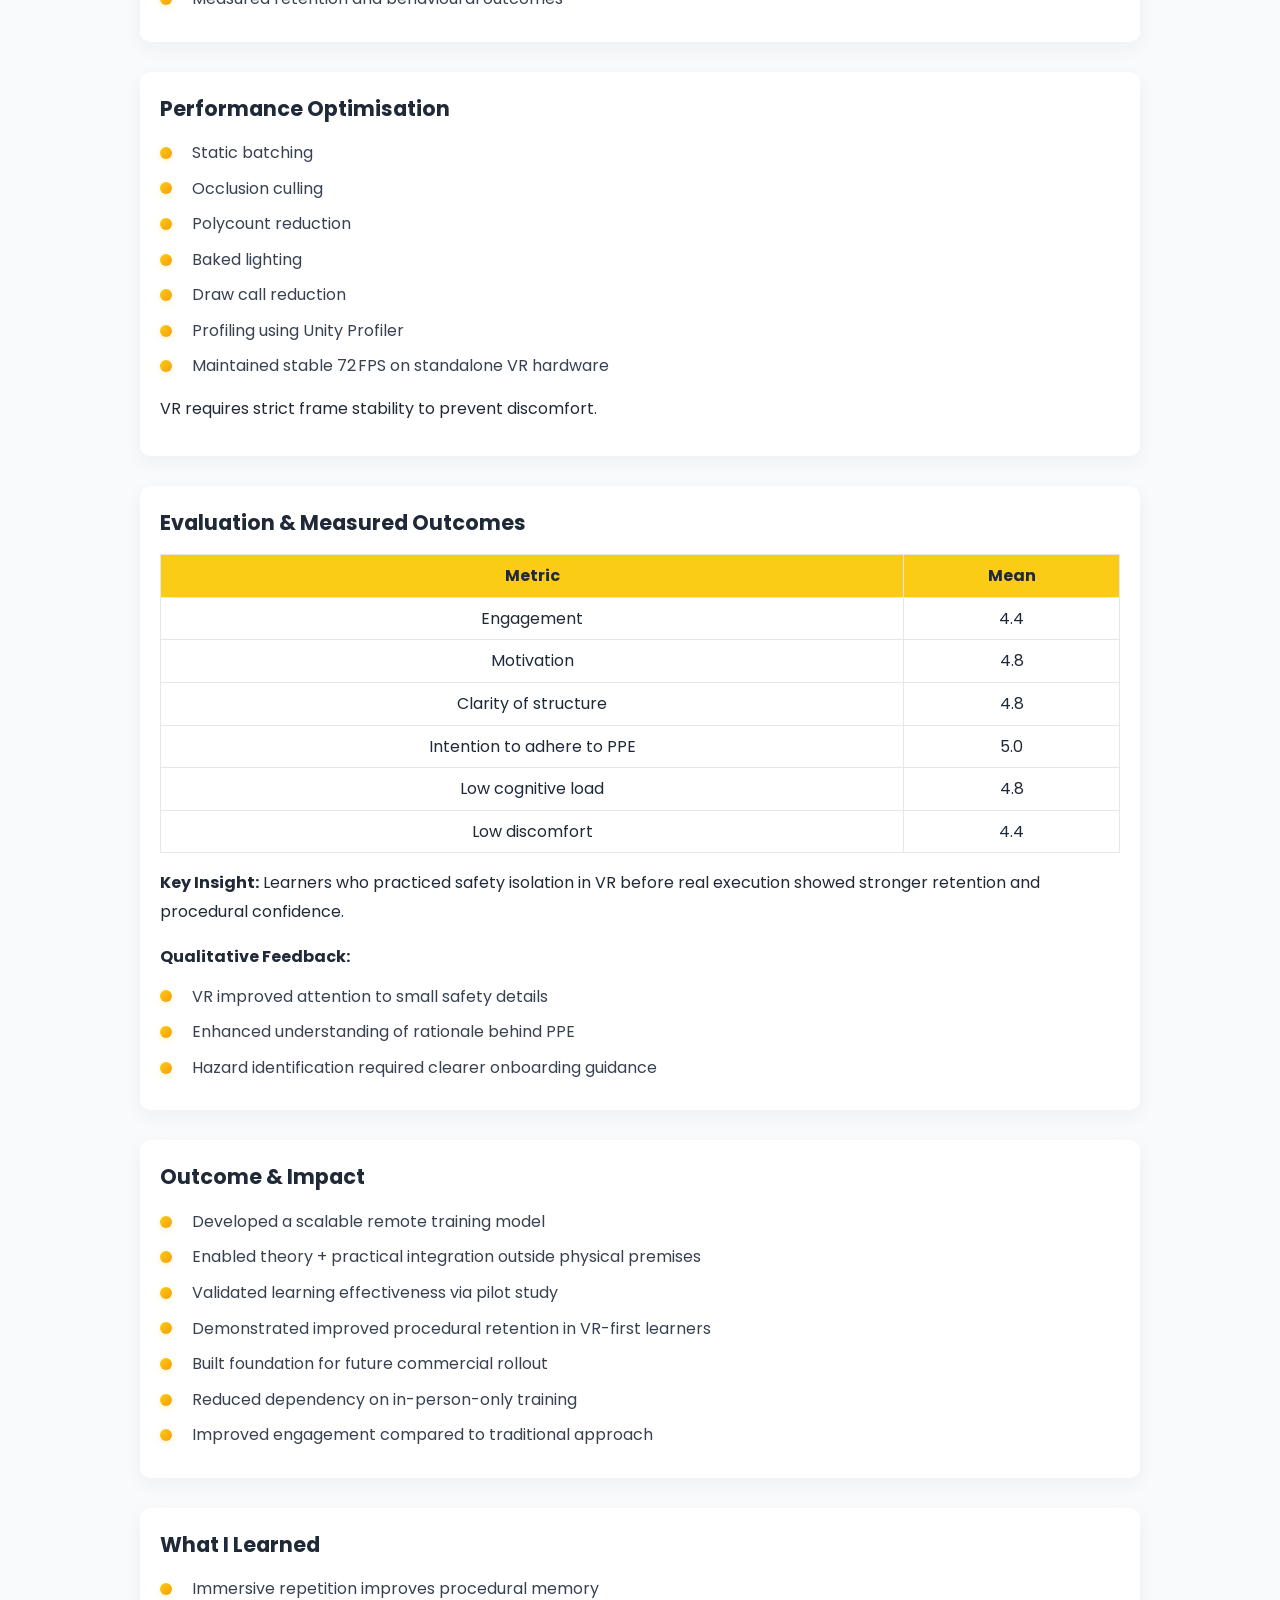
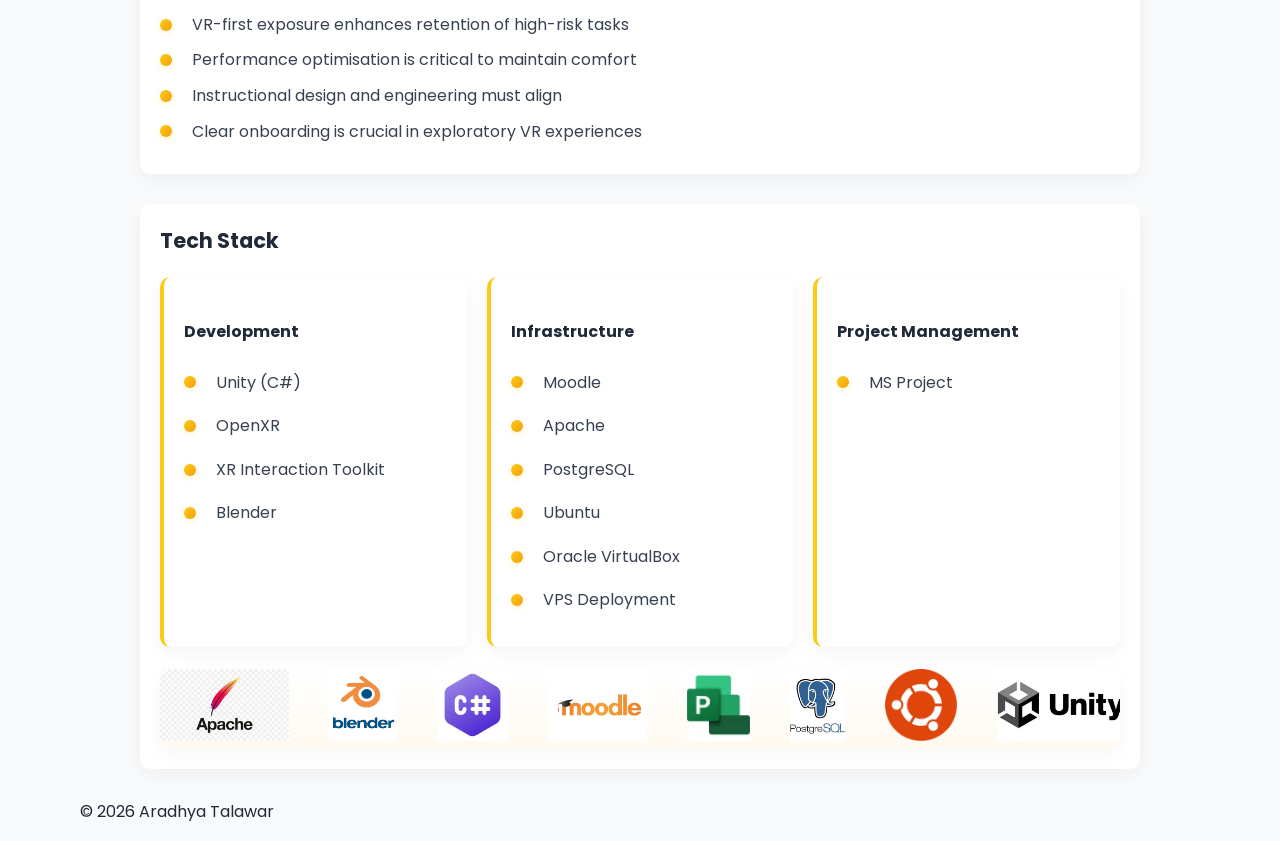
==== commit 007e694d: "Update vr-training-simulator.html" ====
--- a/projects/vr-training-simulator.html
+++ b/projects/vr-training-simulator.html
@@ -326,19 +326,6 @@
       <div class="logo-carousel" aria-live="polite" aria-label="Technologies used">
         <div class="carousel-track"></div>
       </div>
-    </section>
-
-    <!-- Positioning -->
-    <section id="positioning" class="info-block">
-      <h3>How This Positions Me</h3>
-      <ul>
-        <li>This person can design systems</li>
-        <li>This person understands pedagogy &amp; engineering</li>
-        <li>This person can deploy infrastructure</li>
-        <li>This person validates work with data</li>
-        <li>This person thinks about safety, performance, scalability</li>
-        <li>Not just a VR dev but a Digital Training Systems Engineer</li>
-      </ul>
     </section>
 
   </main>
@@ -373,3 +360,4 @@
   </script>
   </body>
 </html>
+
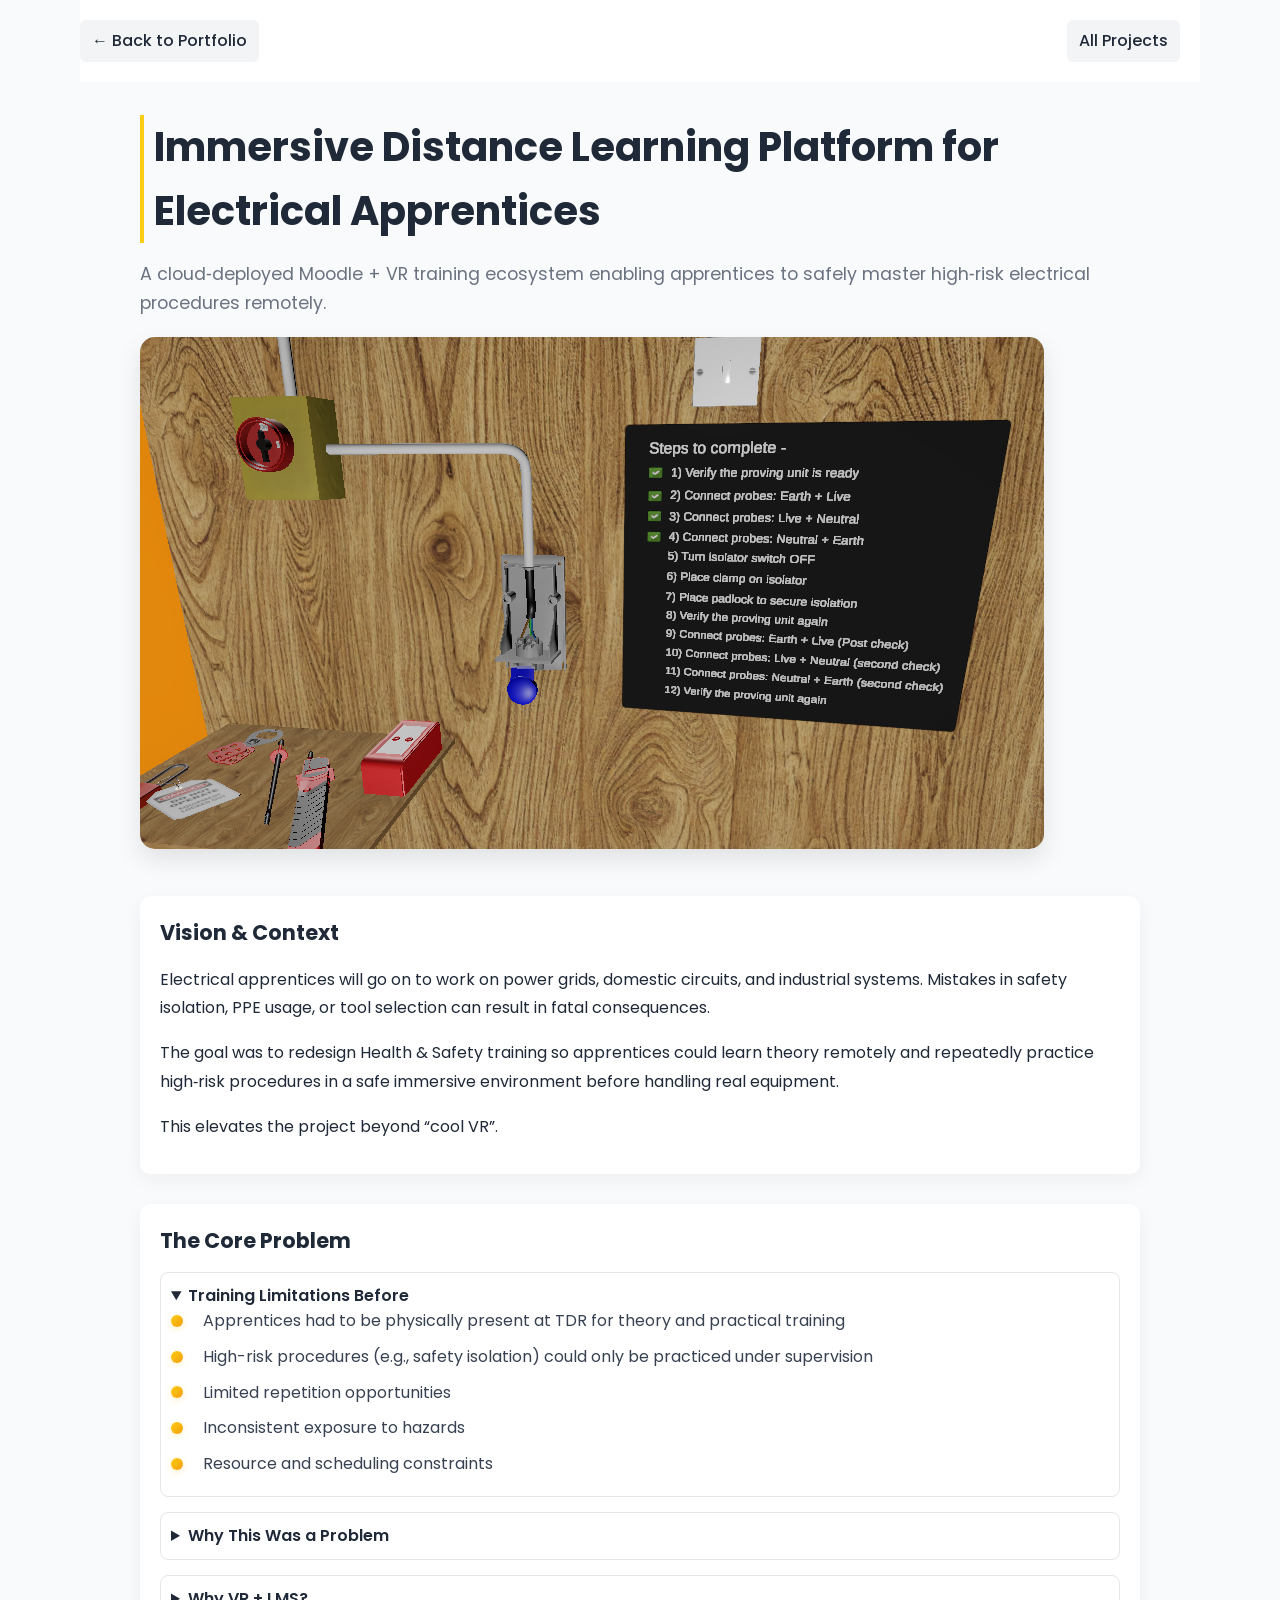
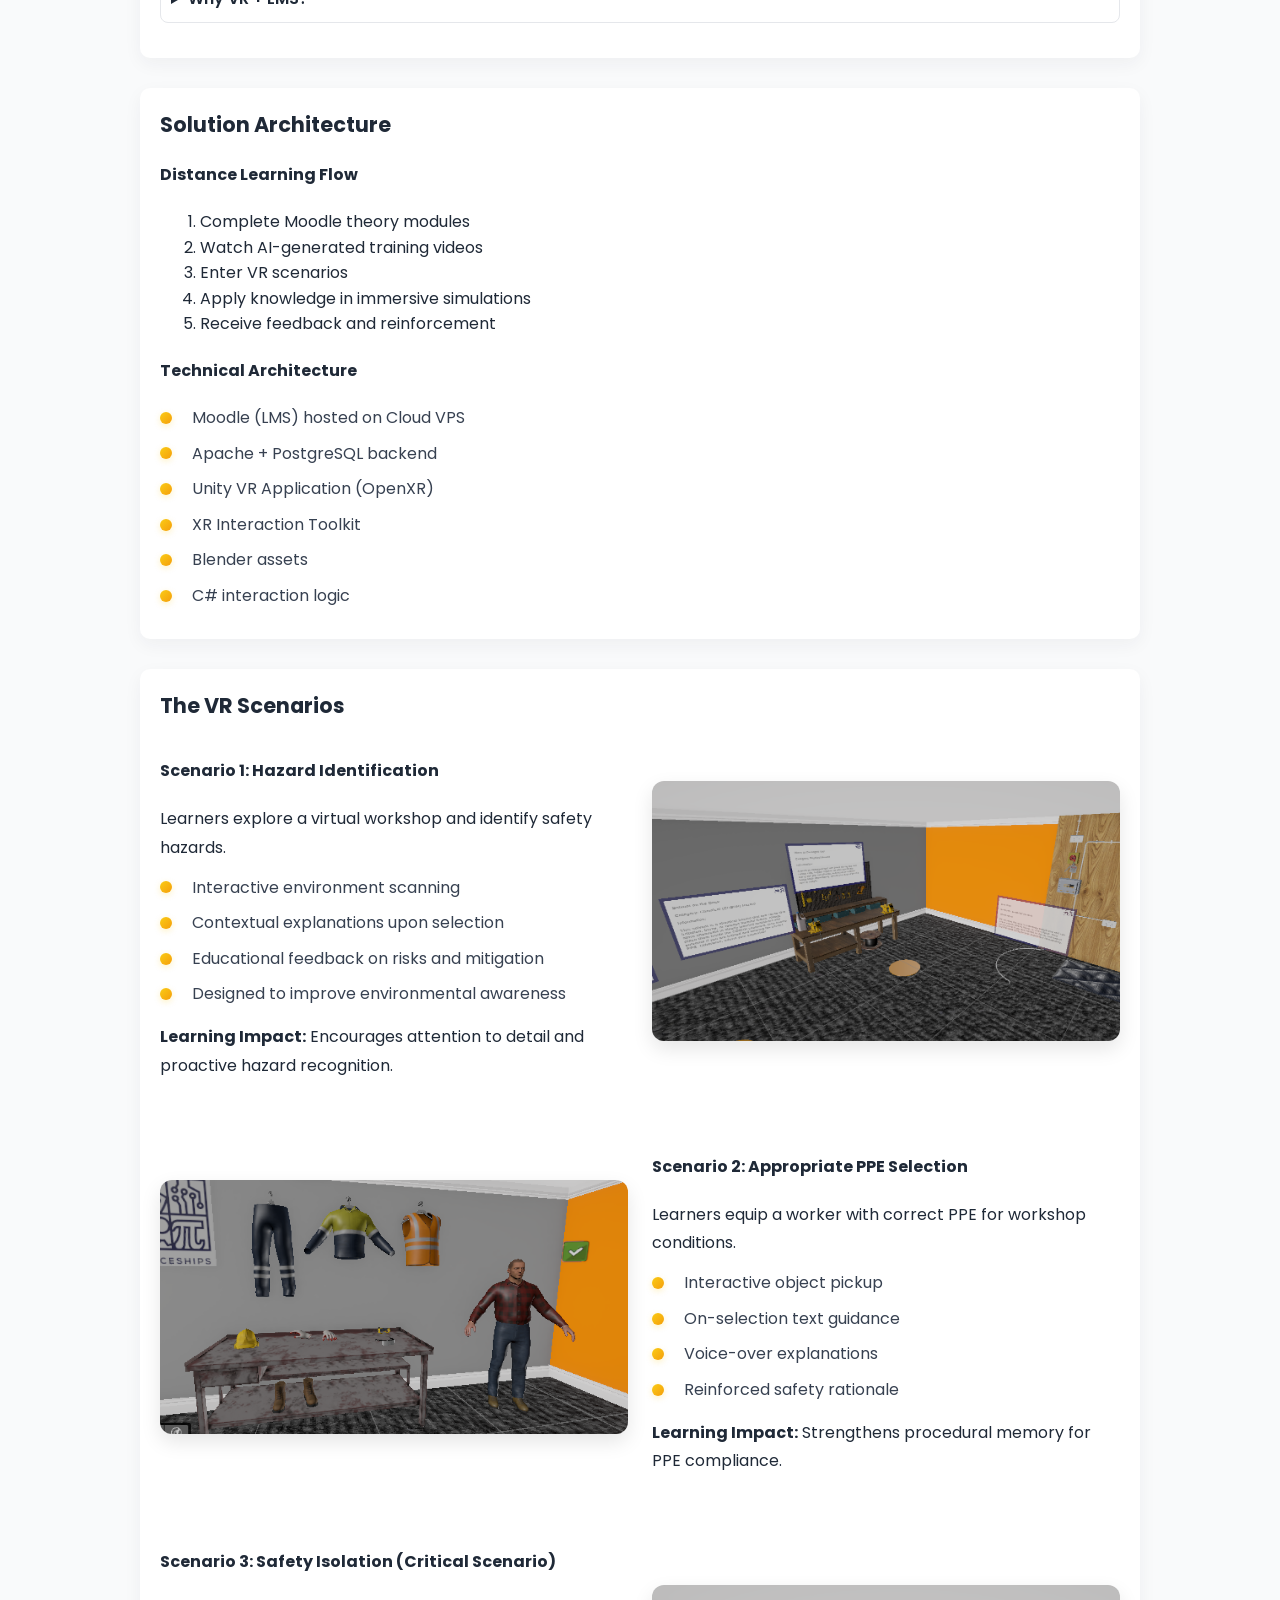
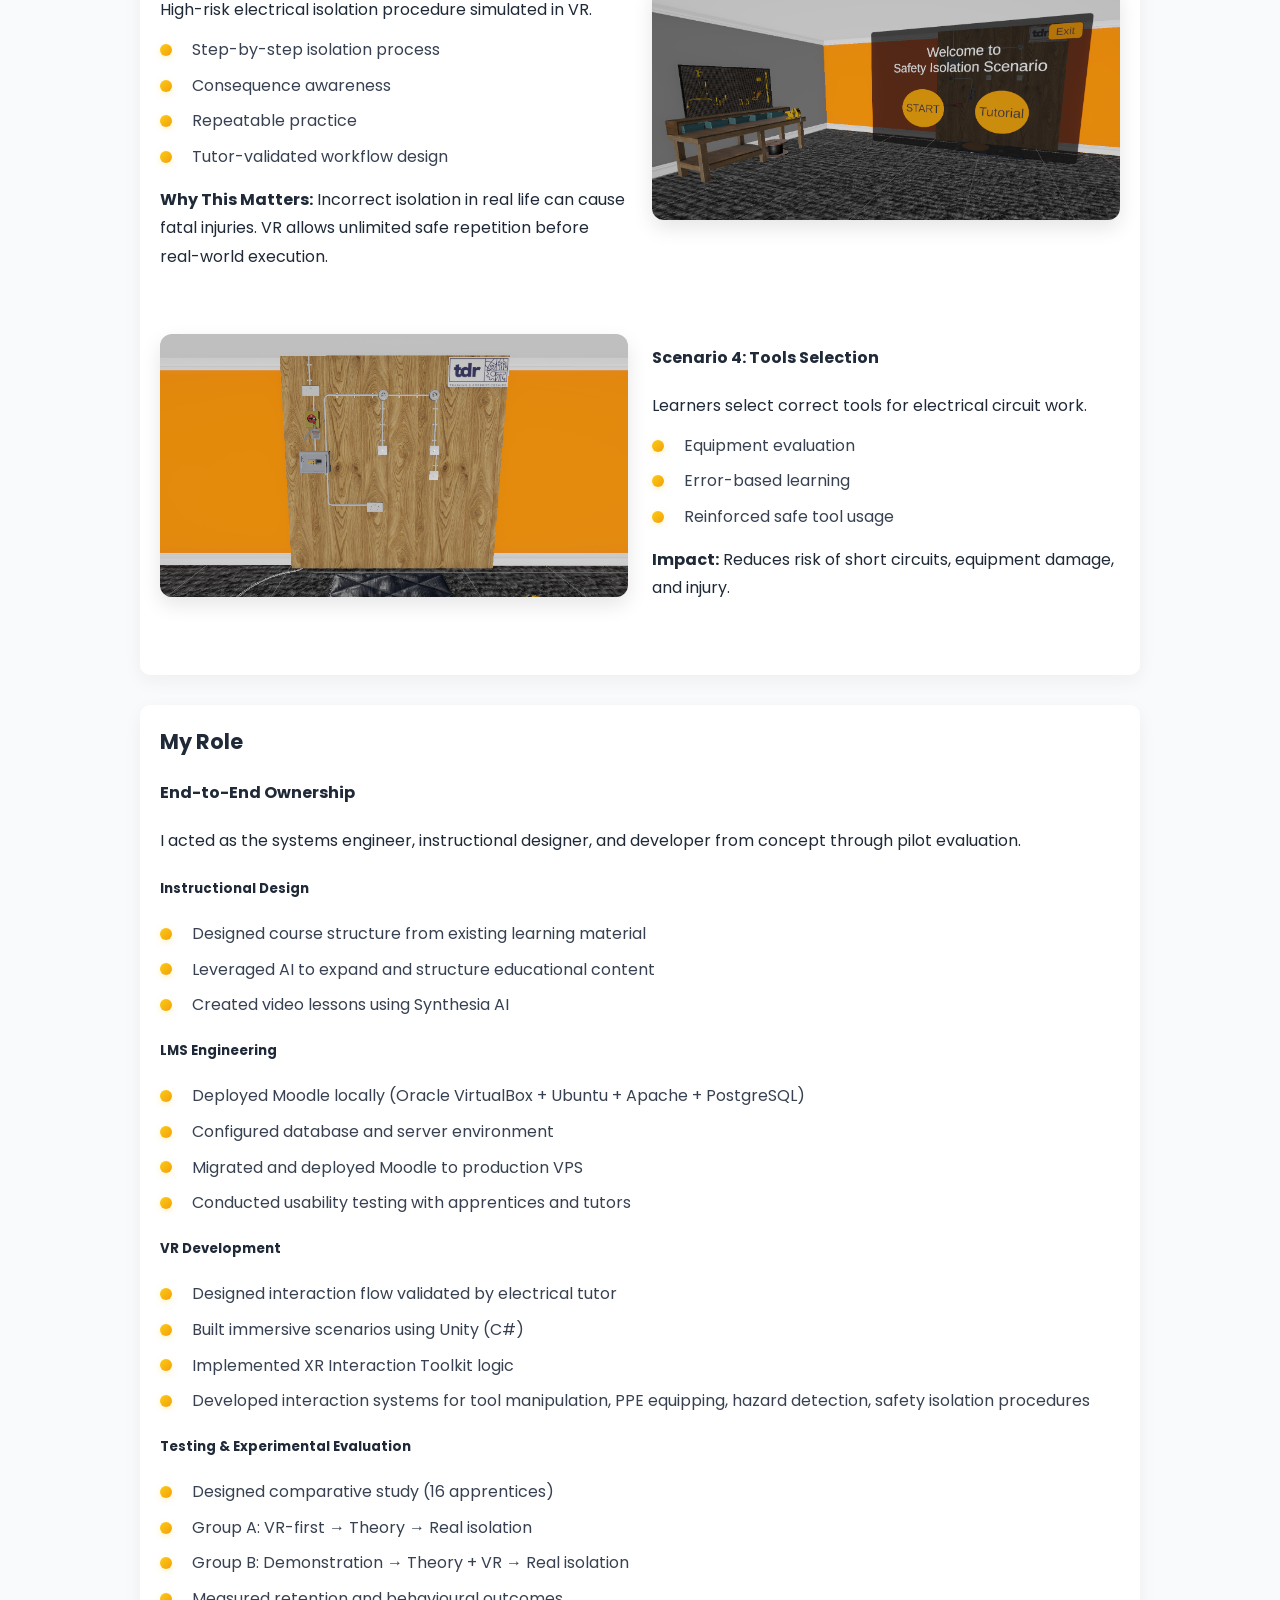
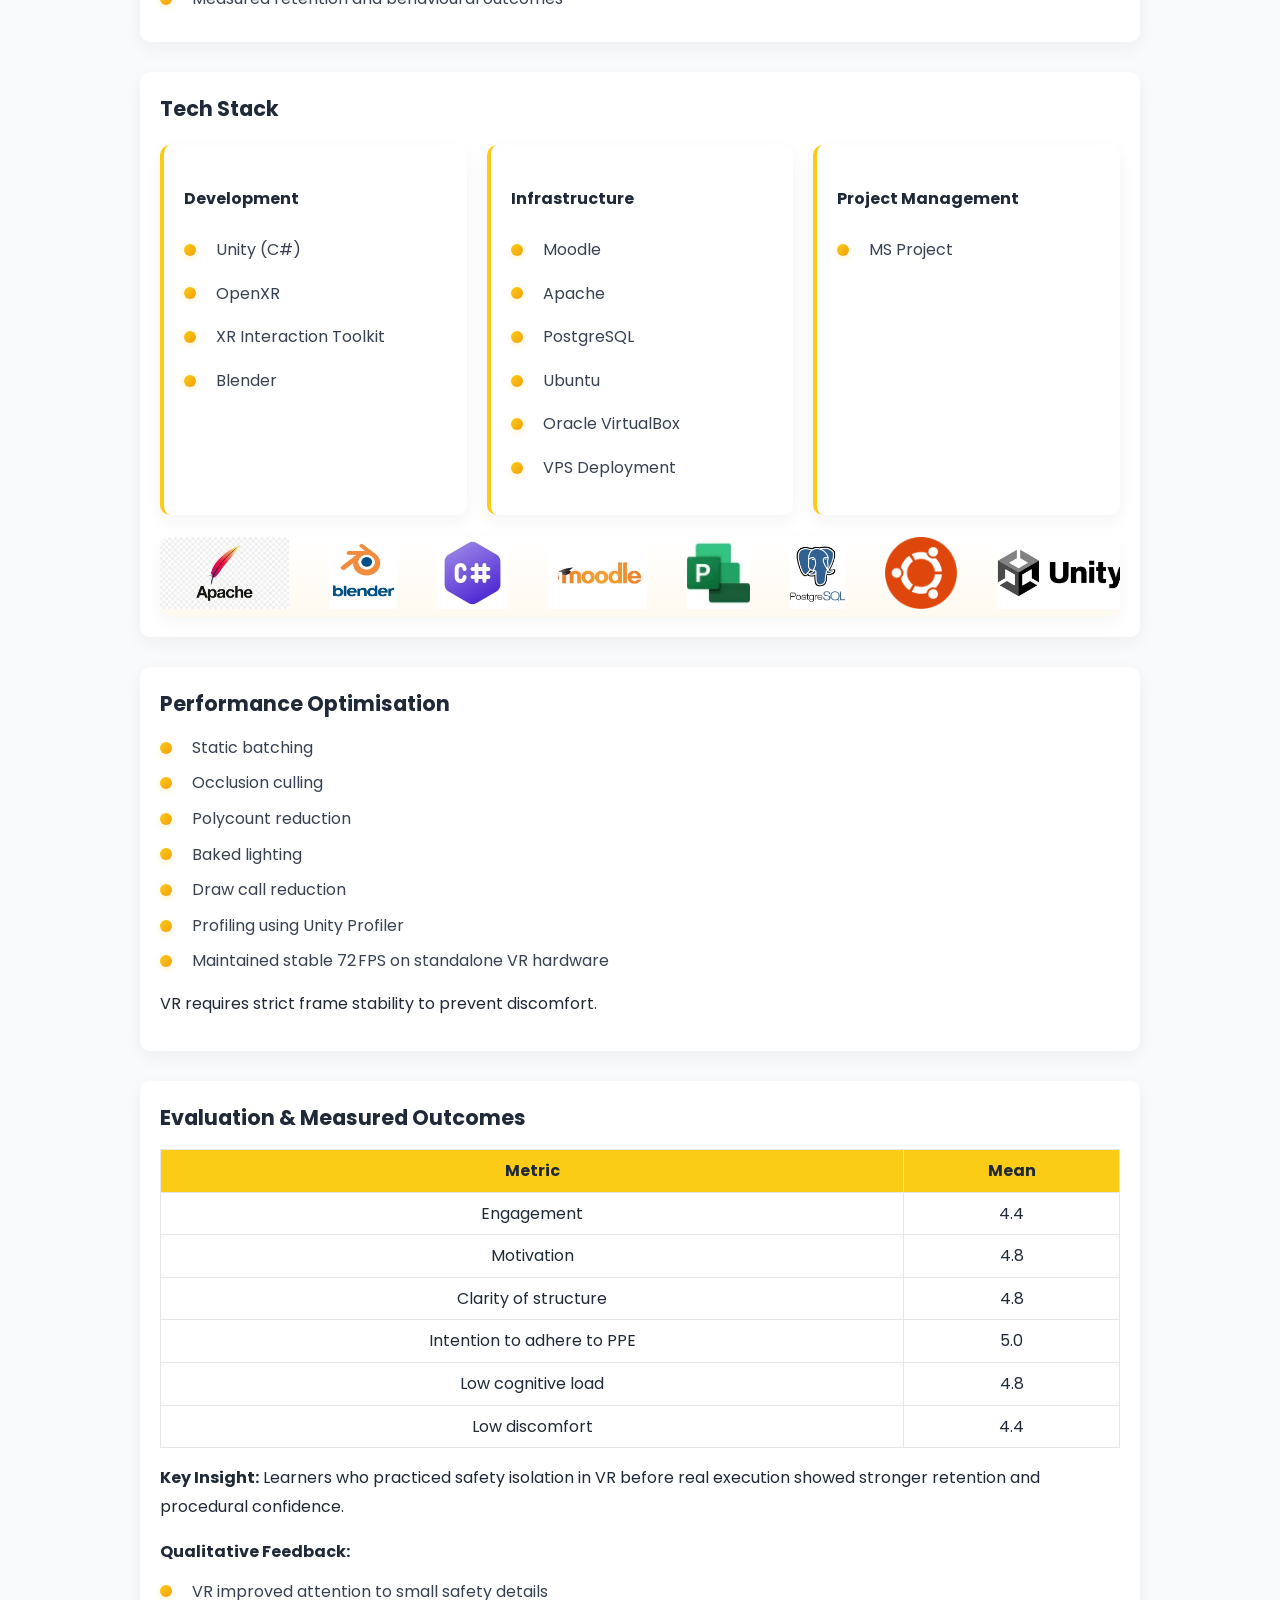
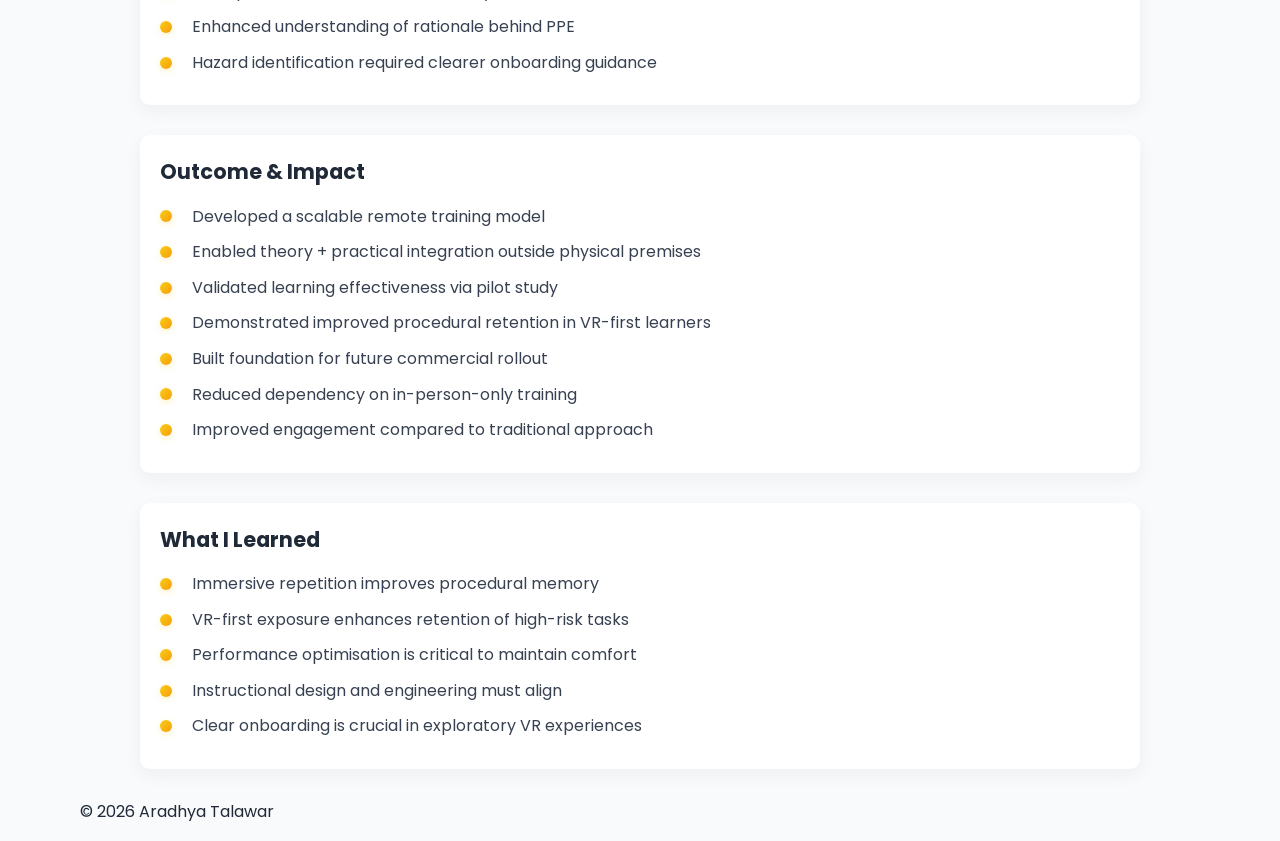
==== commit 9a3c192b: "Fix HTML encoding issues in vr-training-simulator.html" ====
--- a/projects/vr-training-simulator.html
+++ b/projects/vr-training-simulator.html
@@ -188,6 +188,78 @@
         <li>Group B: Demonstration → Theory + VR → Real isolation</li>
         <li>Measured retention and behavioural outcomes</li>
       </ul>
+    </section>
+
+        <!-- Tech Stack Footer -->
+    <section id="tech-stack-footer" class="info-block tech-stack-footer">
+      <h3>Tech Stack</h3>
+      <div class="tech-grid">
+        <div class="tech-card">
+          <h4>Development</h4>
+          <ul>
+            <li>Unity (C#)</li>
+            <li>OpenXR</li>
+            <li>XR Interaction Toolkit</li>
+            <li>Blender</li>
+          </ul>
+        </div>
+        <div class="tech-card">
+          <h4>Infrastructure</h4>
+          <ul>
+            <li>Moodle</li>
+            <li>Apache</li>
+            <li>PostgreSQL</li>
+            <li>Ubuntu</li>
+            <li>Oracle VirtualBox</li>
+            <li>VPS Deployment</li>
+          </ul>
+        </div>
+        <div class="tech-card">
+          <h4>Project Management</h4>
+          <ul>
+            <li>MS Project</li>
+          </ul>
+        </div>
+      </div>
+      <!-- Logos display: marquee (desktop) + two-line grid (mobile / reduced motion) -->
+      <div class="tech-logos">
+        <div class="logo-marquee" aria-hidden="true">
+          <div class="marquee-track">
+            <div class="logo-item"><img src="../images/logos/apache.webp" alt="Apache"></div>
+            <div class="logo-item"><img src="../images/logos/blender.webp" alt="Blender"></div>
+            <div class="logo-item"><img src="../images/logos/c%23.webp" alt="C#"></div>
+            <div class="logo-item"><img src="../images/logos/moodle.webp" alt="Moodle"></div>
+            <div class="logo-item"><img src="../images/logos/msproject.webp" alt="MS Project"></div>
+            <div class="logo-item"><img src="../images/logos/postgres.webp" alt="PostgreSQL"></div>
+            <div class="logo-item"><img src="../images/logos/ubuntu.png" alt="Ubuntu"></div>
+            <div class="logo-item"><img src="../images/logos/unity.webp" alt="Unity"></div>
+            <div class="logo-item"><img src="../images/logos/virtualbox.webp" alt="VirtualBox"></div>
+
+            <!-- repeat for seamless loop -->
+            
+          </div>
+        </div>
+
+        <div class="logo-grid" aria-hidden="false">
+          <div class="logo-row">
+            <img src="../images/logos/apache.webp" alt="Apache">
+            <img src="../images/logos/blender.webp" alt="Blender">
+            <img src="../images/logos/c%23.webp" alt="C#">
+            <img src="../images/logos/moodle.webp" alt="Moodle">
+            <img src="../images/logos/msproject.webp" alt="MS Project">
+          </div>
+          <div class="logo-row">
+            <img src="../images/logos/postgres.webp" alt="PostgreSQL">
+            <img src="../images/logos/ubuntu.png" alt="Ubuntu">
+            <img src="../images/logos/unity.webp" alt="Unity">
+            <img src="../images/logos/virtualbox.webp" alt="VirtualBox">
+          </div>
+        </div>
+      </div>
+      <!-- Sequential carousel (one logo at a time) for company-style loop -->
+      <div class="logo-carousel" aria-live="polite" aria-label="Technologies used">
+        <div class="carousel-track"></div>
+      </div>
     </section>
 
     <!-- Performance Optimisation -->
@@ -256,77 +328,7 @@
       </ul>
     </section>
 
-    <!-- Tech Stack Footer -->
-    <section id="tech-stack-footer" class="info-block tech-stack-footer">
-      <h3>Tech Stack</h3>
-      <div class="tech-grid">
-        <div class="tech-card">
-          <h4>Development</h4>
-          <ul>
-            <li>Unity (C#)</li>
-            <li>OpenXR</li>
-            <li>XR Interaction Toolkit</li>
-            <li>Blender</li>
-          </ul>
-        </div>
-        <div class="tech-card">
-          <h4>Infrastructure</h4>
-          <ul>
-            <li>Moodle</li>
-            <li>Apache</li>
-            <li>PostgreSQL</li>
-            <li>Ubuntu</li>
-            <li>Oracle VirtualBox</li>
-            <li>VPS Deployment</li>
-          </ul>
-        </div>
-        <div class="tech-card">
-          <h4>Project Management</h4>
-          <ul>
-            <li>MS Project</li>
-          </ul>
-        </div>
-      </div>
-      <!-- Logos display: marquee (desktop) + two-line grid (mobile / reduced motion) -->
-      <div class="tech-logos">
-        <div class="logo-marquee" aria-hidden="true">
-          <div class="marquee-track">
-            <div class="logo-item"><img src="../images/logos/apache.webp" alt="Apache"></div>
-            <div class="logo-item"><img src="../images/logos/blender.webp" alt="Blender"></div>
-            <div class="logo-item"><img src="../images/logos/c%23.webp" alt="C#"></div>
-            <div class="logo-item"><img src="../images/logos/moodle.webp" alt="Moodle"></div>
-            <div class="logo-item"><img src="../images/logos/msproject.webp" alt="MS Project"></div>
-            <div class="logo-item"><img src="../images/logos/postgres.webp" alt="PostgreSQL"></div>
-            <div class="logo-item"><img src="../images/logos/ubuntu.png" alt="Ubuntu"></div>
-            <div class="logo-item"><img src="../images/logos/unity.webp" alt="Unity"></div>
-            <div class="logo-item"><img src="../images/logos/virtualbox.webp" alt="VirtualBox"></div>
-
-            <!-- repeat for seamless loop -->
-            
-          </div>
-        </div>
-
-        <div class="logo-grid" aria-hidden="false">
-          <div class="logo-row">
-            <img src="../images/logos/apache.webp" alt="Apache">
-            <img src="../images/logos/blender.webp" alt="Blender">
-            <img src="../images/logos/c%23.webp" alt="C#">
-            <img src="../images/logos/moodle.webp" alt="Moodle">
-            <img src="../images/logos/msproject.webp" alt="MS Project">
-          </div>
-          <div class="logo-row">
-            <img src="../images/logos/postgres.webp" alt="PostgreSQL">
-            <img src="../images/logos/ubuntu.png" alt="Ubuntu">
-            <img src="../images/logos/unity.webp" alt="Unity">
-            <img src="../images/logos/virtualbox.webp" alt="VirtualBox">
-          </div>
-        </div>
-      </div>
-      <!-- Sequential carousel (one logo at a time) for company-style loop -->
-      <div class="logo-carousel" aria-live="polite" aria-label="Technologies used">
-        <div class="carousel-track"></div>
-      </div>
-    </section>
+
 
   </main>
 
@@ -361,3 +363,4 @@
   </body>
 </html>
 
+
